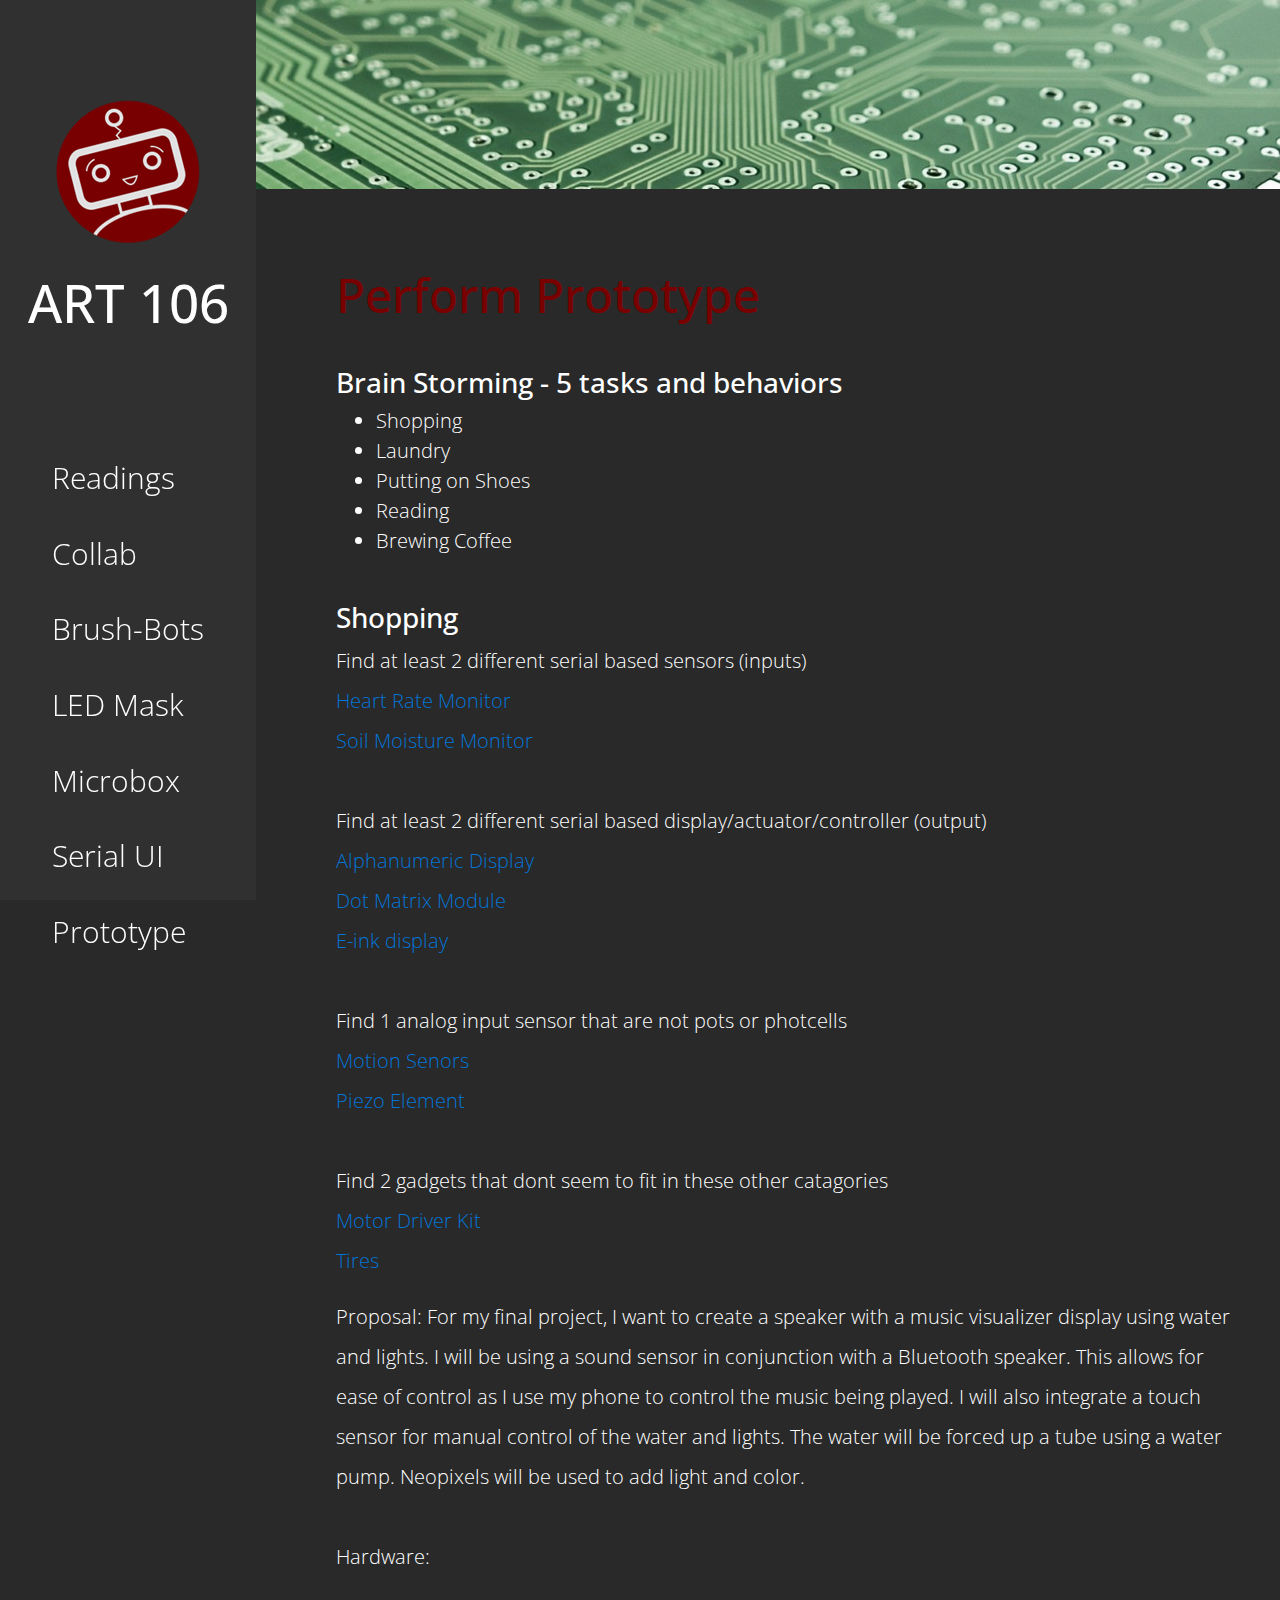
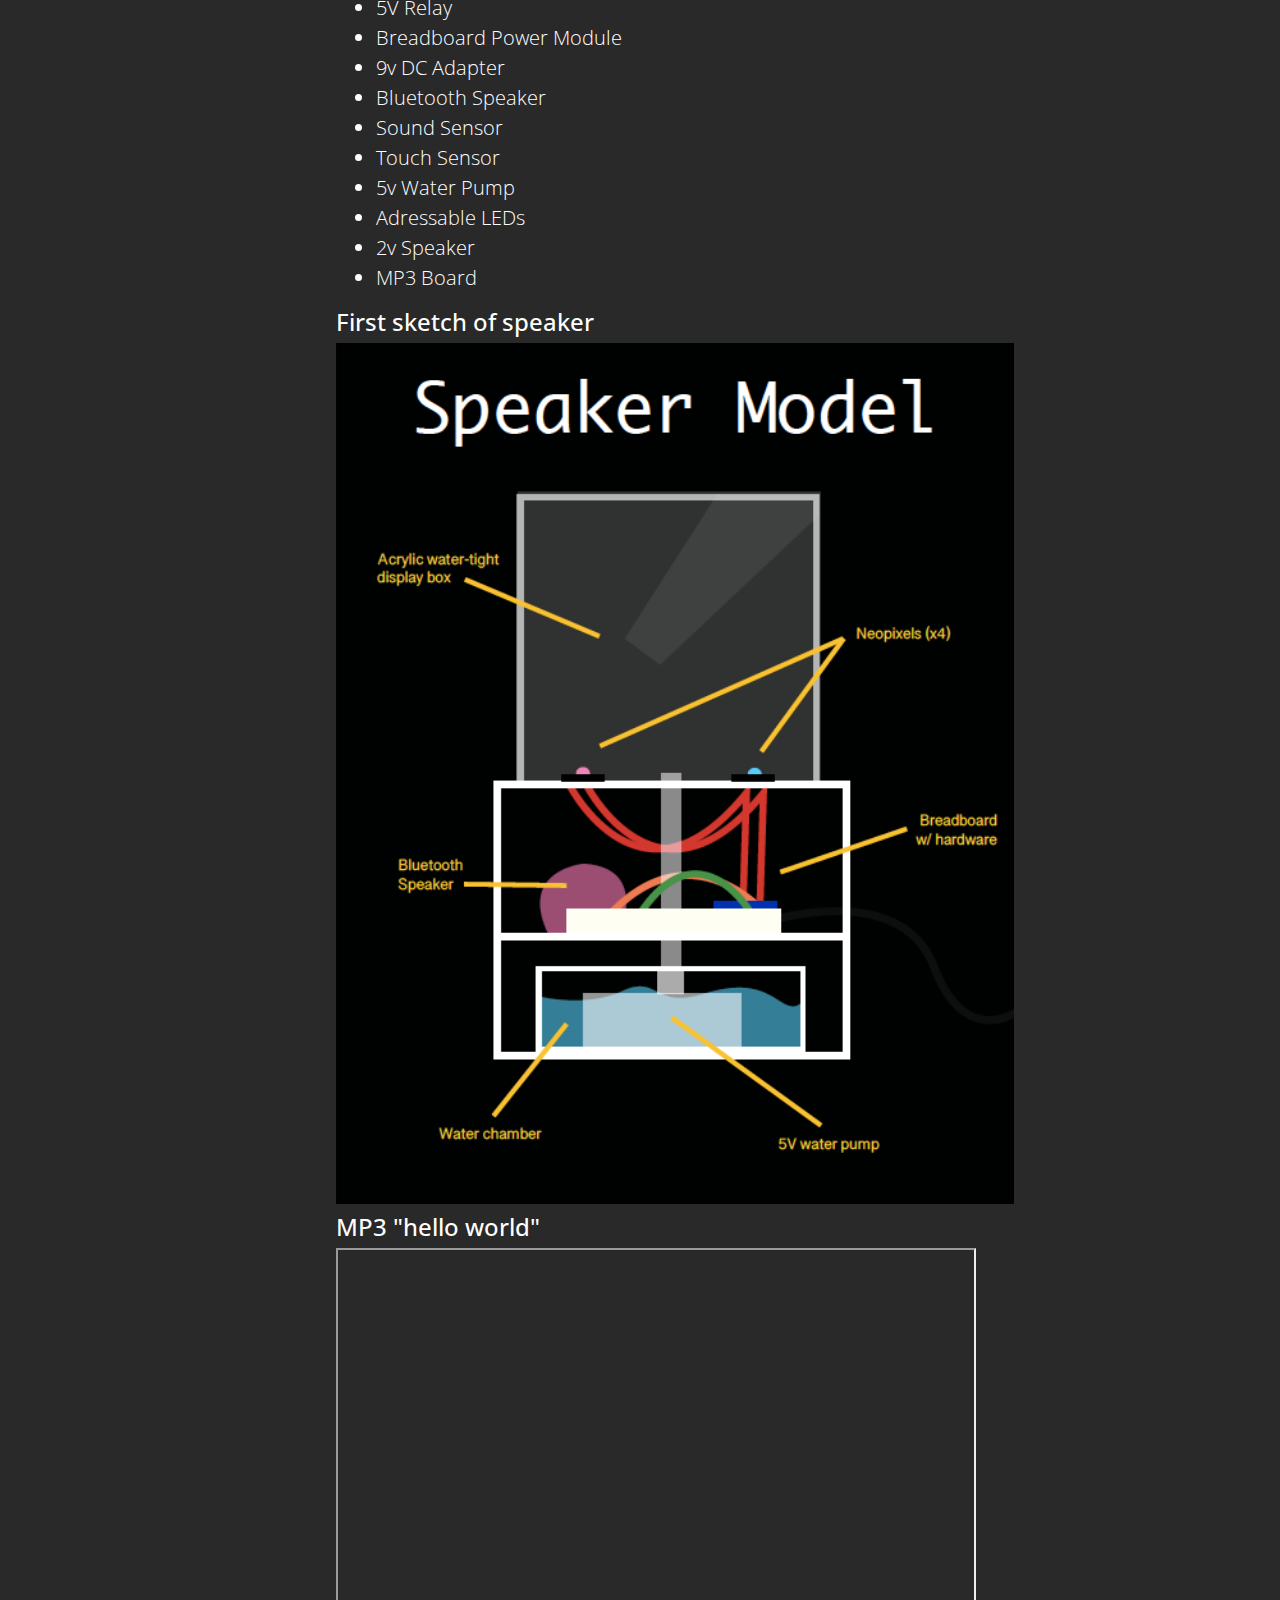
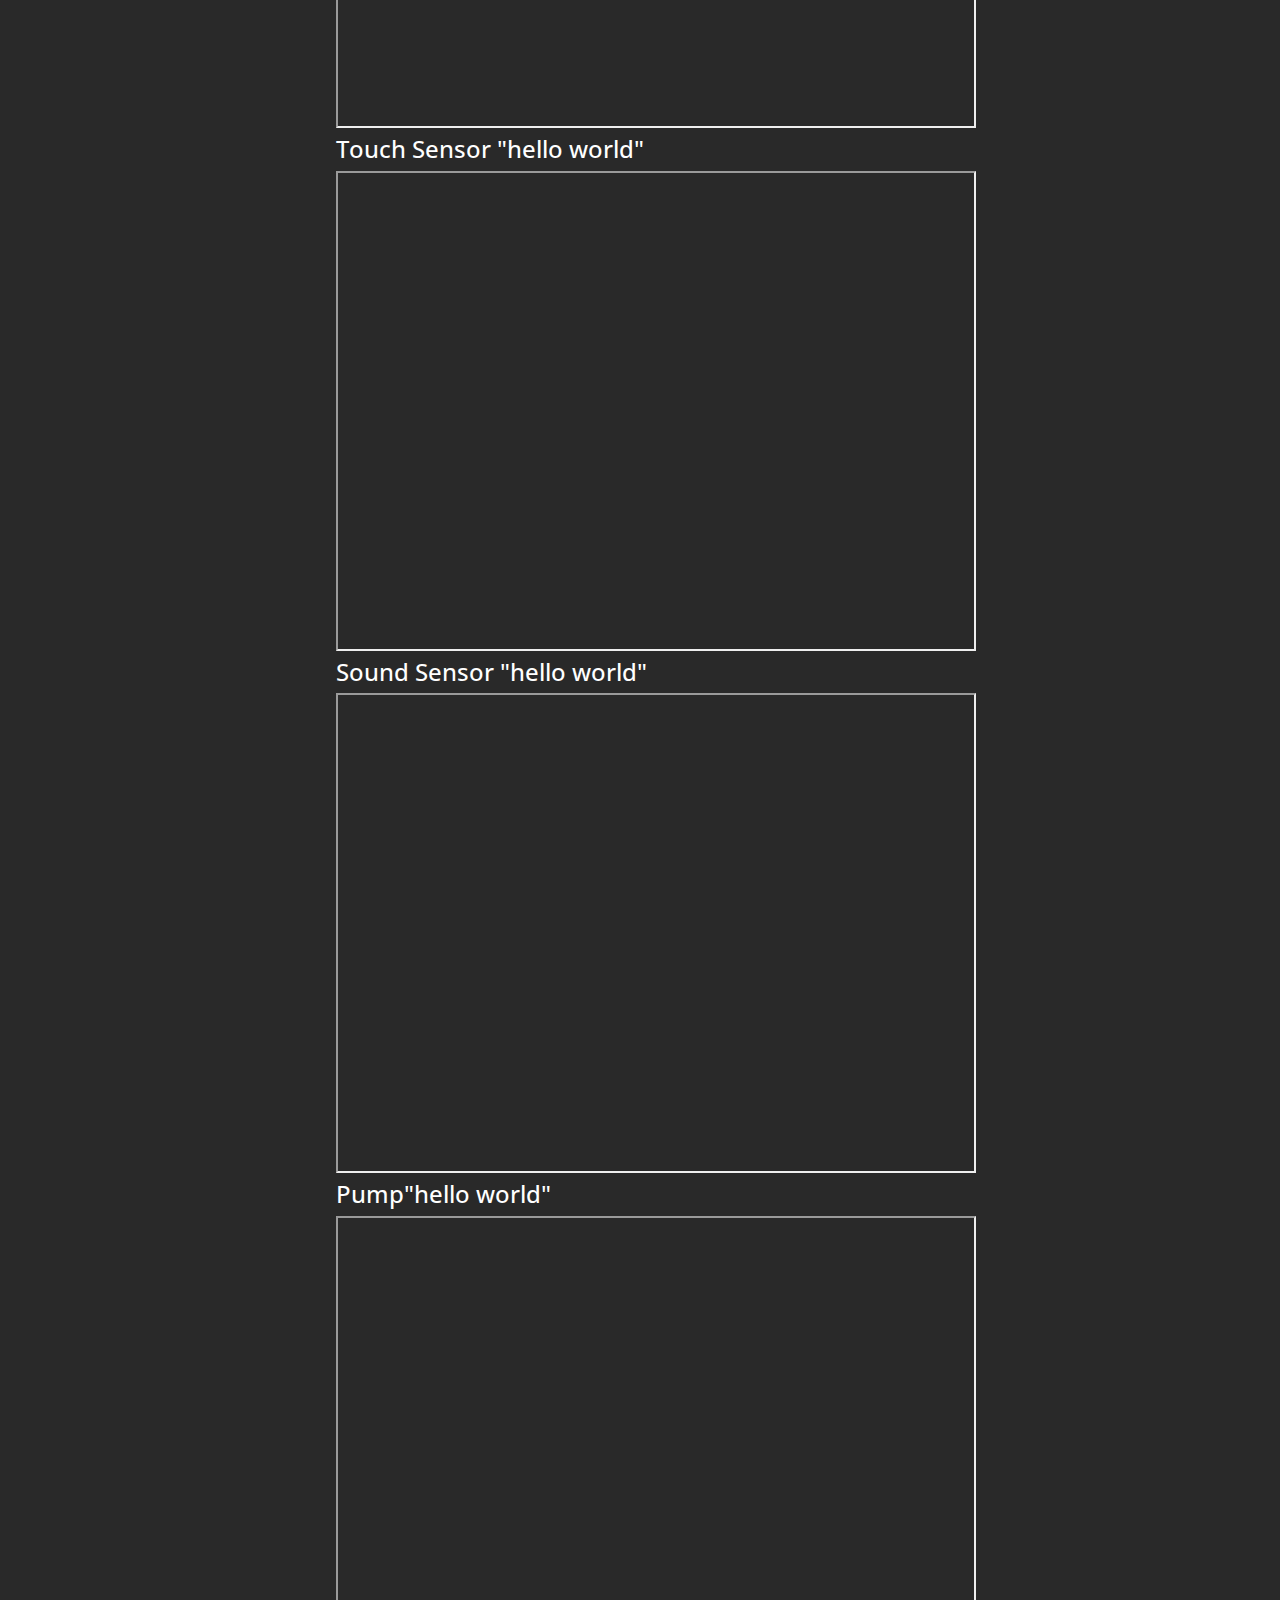
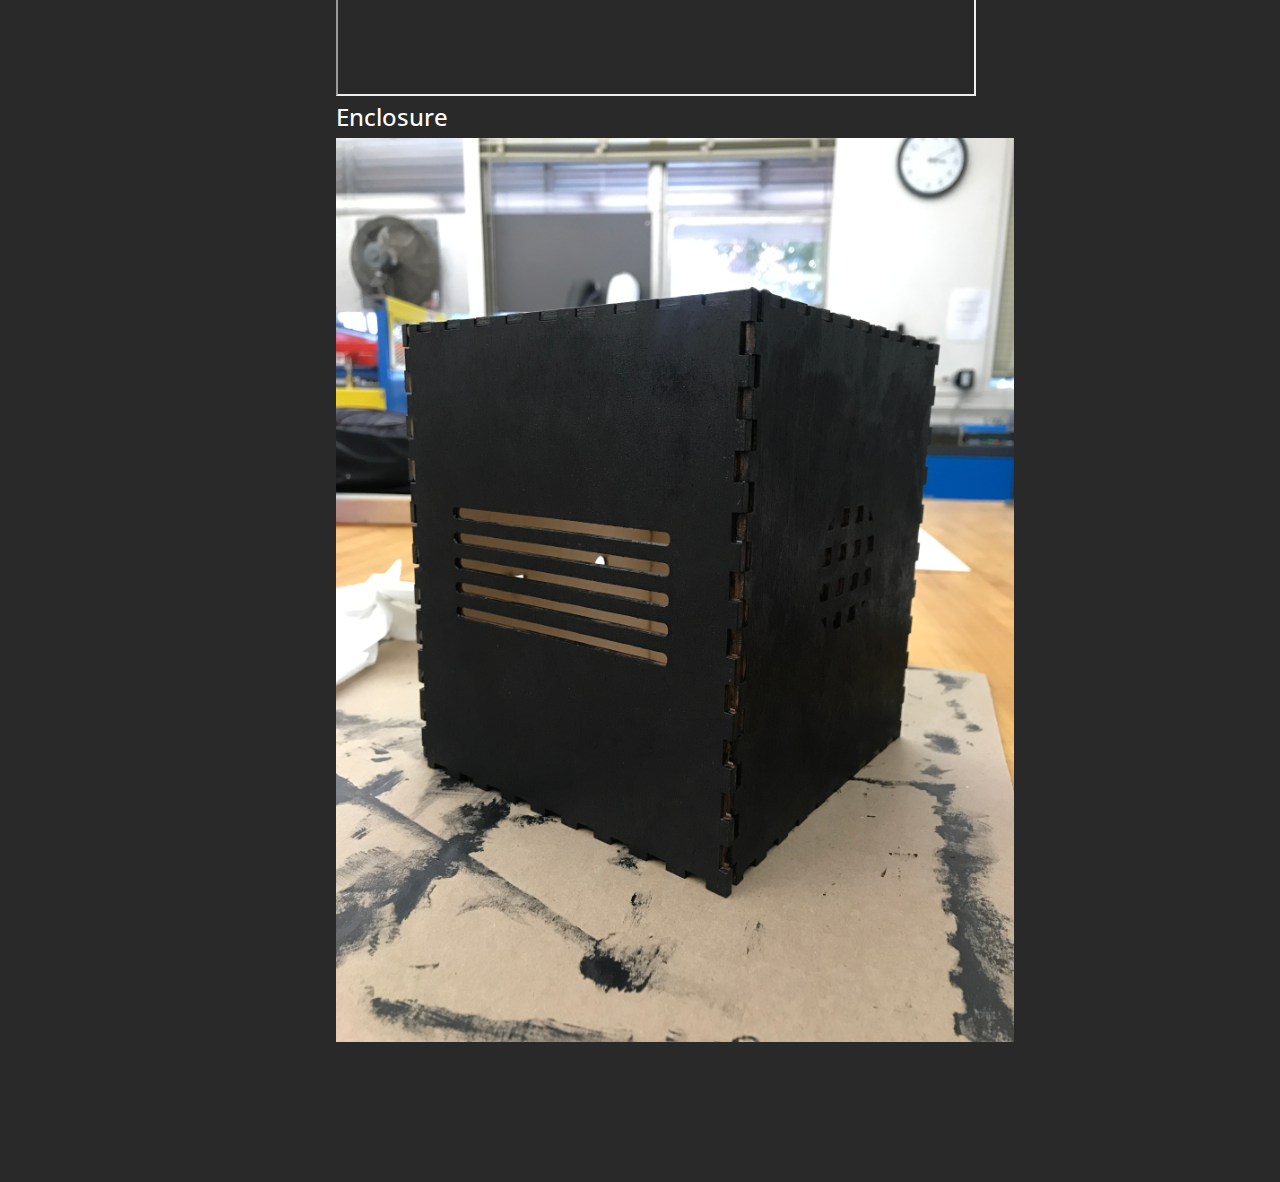
==== prototype.html @ a4458746 "initial commit" ====
<!DOCTYPE html>
<html>
<head>
    <meta charset="utf-8">
    <meta http-equiv="X-UA-Compatible" content="IE=edge">
    <meta name="viewport" content="width=device-width, initial-scale=1">

    <title>Patty Ngo - ART 106</title>
    <link rel="icon" type="image/png" href="img/roblogo.png">
<!--
Neaty HTML Template
http://www.templatemo.com/tm-501-neaty
-->
    <!-- load stylesheets -->
    <link rel="stylesheet" href="https://fonts.googleapis.com/css?family=Open+Sans:300,400">  <!-- Google web font "Open Sans" -->
    <link rel="stylesheet" href="css/bootstrap.min.css">                                      <!-- Bootstrap style -->
    <link rel="stylesheet" href="css/magnific-popup.css">                                <!-- Magnific pop up style, http://dimsemenov.com/plugins/magnific-popup/ -->
    <link rel="stylesheet" href="css/templatemo-style.css">                                   <!-- Templatemo style -->

    <!-- HTML5 shim and Respond.js for IE8 support of HTML5 elements and media queries -->
    <!-- WARNING: Respond.js doesn't work if you view the page via file:// -->
        <!--[if lt IE 9]>
          <script src="https://oss.maxcdn.com/html5shiv/3.7.2/html5shiv.min.js"></script>
          <script src="https://oss.maxcdn.com/respond/1.4.2/respond.min.js"></script>
          <![endif]-->
</head>
    <body>
        <div class="container">
            <div class="row">
                <div class="tm-left-right-container">
                    <!-- Left column: logo and menu -->
                    <div class="tm-blue-bg tm-left-column">
                        <div class="tm-logo-div text-xs-center">
                            <a href="index.html"><img src="img/roblogo.png" alt="Logo"></a>
                            <h1 class="tm-site-name">ART 106</h1>
                        </div>
                        <nav class="nav-pos">
                          <ul class="tm-main-nav-ul">
                            <li class="tm-nav-item">
                                <a href="reading1.html" class="tm-nav-item-link" >Readings</a>
                            </li>
                            <li class="tm-nav-item">
                                <a href="collab.html" class="tm-nav-item-link" >Collab</a>
                            </li>
                            <li class="tm-nav-item">
                                <a href="brushbots.html" class="tm-nav-item-link">Brush-Bots</a>
                            </li>
                            <li class="tm-nav-item">
                                <a href="mask.html" class="tm-nav-item-link">LED Mask</a>
                            </li>
                            <li class="tm-nav-item">
                                <a href="microbox.html" class="tm-nav-item-link">Microbox</a>
                            </li>
                            <li class="tm-nav-item">
                                <a href="serial.html" class="tm-nav-item-link">Serial UI</a>
                            </li>
                            <li class="tm-nav-item">
                                <a href="prototype.html" class="tm-nav-item-link">Prototype</a>
                            </li>
                          </ul>
                        </nav>
                    </div> <!-- Left column: logo and menu -->

                    <!-- Right column: content -->
                    <div class="tm-right-column">
                        <figure>
                            <img src="img/header.jpg" alt="Header image" class="img-fluid">
                        </figure>

                        <div class="tm-content-div">
                            <!-- Welcome section -->
                            <section id="welcome" class="tm-section">
                                <header>
                                    <h2 class="tm-blue-text tm-welcome-title tm-margin-b-45">Perform Prototype</h2>
                                </header>
                                <h3>Brain Storming - 5 tasks and behaviors</h3>
                                <ul>
                                  <li>Shopping</li>
                                  <li>Laundry</li>
                                  <li>Putting on Shoes</li>
                                  <li>Reading</li>
                                  <li>Brewing Coffee</li>
                                </ul><br>

                                <h3>Shopping</h3>
                                <p>Find at least 2 different serial based sensors (inputs)<br>
                                <a href="https://www.sparkfun.com/products/15219" >Heart Rate Monitor</a><br>
                                <a href="https://www.sparkfun.com/products/13322"> Soil Moisture Monitor </a><br><br>

                                Find at least 2 different serial based display/actuator/controller (output)<br>
                                <a href="https://www.sparkfun.com/products/16917 ">Alphanumeric Display</a><br>
                                <a href="https://www.amazon.com/HiLetgo-MAX7219-Arduino-Microcontroller-Display/dp/B07FFV537V/ref=sr_1_10?dchild=1&keywords=Alphanumeric+Display&qid=1635851604&qsid=132-6258087-6805806&sr=8-10&sres=B00XW2NCR6%2CB008X89U5C%2CB00NAY2VH8%2CB01FYW4MFC%2CB00XW2O4YQ%2CB07G8DZ632%2CB08MPTND1V%2CB00XW2L6SS%2CB07FFV537V%2CB08GQ383CX%2CB0177XQE7K%2CB008G1DJ9Y%2CB08R56MZ26%2CB08WJJTPV2%2CB08N6N8L5Q%2CB00LOPLLJ4%2CB07YDB56K4%2CB07W5KC65S%2CB015953YV2%2CB00HJ6AFW6">Dot Matrix Module </a><br>
                                <a href="https://www.adafruit.com/product/4778">E-ink display </a> <br><br>

                                Find 1 analog input sensor that are not pots or photcells<br>
                                <a href="https://www.amazon.com/HiLetgo-Detector-Pyroelectric-Infrared-Sensitivity/dp/B07VLFL5VP/ref=sr_1_5?crid=4RQGI9OVSN7&dchild=1&keywords=arduino+sensors&qid=1635851829&qsid=132-6258087-6805806&sprefix=auduino+sensors%2Caps%2C133&sr=8-5&sres=B01MG49ZQ5%2CB012ZZ4LPM%2CB07VLFL5VP%2CB01N5910XS%2CB07VZQLXKC%2CB015J2M8MG%2CB01N1FKS4L%2CB087Z3K6P5%2CB07VLDSYRW%2CB08465WPF6%2CB07THDH7Y4%2CB07NSGY7B3%2CB07H3P1NRM%2CB07KBWVJMP%2CB01HTC4XKY%2CB084SMYXDY">Motion Senors </a><br>
                                <a href="https://www.sparkfun.com/products/10293">Piezo Element</a> <br><br>

                                Find 2 gadgets that dont seem to fit in these other catagories<br>
                                <a href="https://www.sparkfun.com/products/18625"> Motor Driver Kit </a> <br>
                                <a href="https://www.amazon.com/Plastic-Wheel-Motor-Shaft-Arduino/dp/B07P9Z4T2K/ref=sr_1_8?dchild=1&keywords=arduino+car&qid=1635851471&qsid=132-6258087-6805806&refinements=p_72%3A1248963011%2Cp_36%3A1253560011&rnid=386491011&s=toys-and-games&sr=1-8&sres=B083K4RKBP%2CB01LYZDP9U%2CB01KZKOIZC%2CB07R13MLJD%2CB07P9Z4T2K%2CB076GZT5MB%2CB07L2SF3R4%2CB01N7KJIW4%2CB07GRXMZQ1%2CB01N9MS3UZ%2CB07G3YQL1R%2CB07DNXBFQN%2CB08RCLZ4CC%2CB086D5M65M%2CB098JS2ZLF%2CB089K64FZX%2CB08BZJSNZQ%2CB08M67Q3TB%2CB086ZGTLZB%2CB072V529YD">Tires</a>
                                </p>

                                <!-- begin speaker info -->
                                <p>Proposal: For my final project, I want to create a
                                speaker with a music visualizer display
                                using water and lights. I will be using a
                                sound sensor in conjunction with a Bluetooth
                                speaker. This allows for ease of
                                control as I use my phone to control the
                                music being played. I will also integrate
                                a touch sensor for manual control of the
                                water and lights. The water will be forced
                                up a tube using a water pump. Neopixels
                                will be used to add light and color.<br><br>
                                Hardware:
                                <ul>
                                  <li>5V Relay</li>
                                  <li>Breadboard Power Module</li>
                                  <li>9v DC Adapter</li>
                                  <li>Bluetooth Speaker</li>
                                  <li>Sound Sensor</li>
                                  <li>Touch Sensor</li>
                                  <li>5v Water Pump</li>
                                  <li>Adressable LEDs</li>
                                  <li>2v Speaker</li>
                                  <li>MP3 Board</li>
                                </ul>
                                <h4>First sketch of speaker</h4>
                                <img src="img/spkrmodel.png" class="tm-img-container-2">
                                <br>

                                <h4>MP3 "hello world"</h4>
                                <iframe src="https://drive.google.com/file/d/1yyJH6orDQdQhr63JLUm68no9aEN9Y3XV/preview" width="640" height="480" allow="autoplay"></iframe>
                                <br>
                                <h4>Touch Sensor "hello world"</h4>
                                <iframe src="https://drive.google.com/file/d/1jrGeoRB12DmoshOIAghaJUyy6GdpYjXU/preview" width="640" height="480" allow="autoplay"></iframe>
                                <h4>Sound Sensor "hello world"</h4>
                                <iframe src="https://drive.google.com/file/d/1ELGiC4kgpNNiYEGL3NJlD85cb06aZCPz/preview" width="640" height="480" allow="autoplay"></iframe>
                                <br>
                                <h4>Pump"hello world"</h4>
                                <iframe src="https://drive.google.com/file/d/1rdEuKTB7o3MbrLl5T9FD0UFRP0P8dwRc/preview" width="640" height="480" allow="autoplay"></iframe>
                                <br>

                                <h4>Enclosure</h4>
                                <img src="img/enclosure.JPG" class="tm-img-container-2">
                                <br>

                                </p>
                            </section>



                        </div>

                    </div> <!-- Right column: content -->
                </div>
            </div> <!-- row -->
        </div> <!-- container -->

        <!-- load JS files -->
        <script src="js/jquery-1.11.3.min.js"></script>             <!-- jQuery (https://jquery.com/download/) -->
        <script src="js/jquery.magnific-popup.min.js"></script>     <!-- Magnific pop-up (http://dimsemenov.com/plugins/magnific-popup/) -->
        <script src="js/jquery.singlePageNav.min.js"></script>      <!-- Single Page Nav (https://github.com/ChrisWojcik/single-page-nav) -->
        <script>

            $(document).ready(function(){

                // Single page nav
                $('.tm-main-nav').singlePageNav({
                    'currentClass' : "active",
                    offset : 20
                });

                // Magnific pop up
                $('.tm-gallery-1').magnificPopup({
                  delegate: 'a', // child items selector, by clicking on it popup will open
                  type: 'image',
                  gallery: {enabled:true}
                  // other options
                });

                $('.tm-gallery-2').magnificPopup({
                  delegate: 'a', // child items selector, by clicking on it popup will open
                  type: 'image',
                  gallery: {enabled:true}
                  // other options
                });

                $('.tm-gallery-3').magnificPopup({
                  delegate: 'a', // child items selector, by clicking on it popup will open
                  type: 'image',
                  gallery: {enabled:true}
                  // other options
                });

                $('.tm-current-year').text(new Date().getFullYear());
            });
        </script>
</body>
</html>
---- css/templatemo-style.css ----
/*

Neaty HTML Template

http://www.templatemo.com/tm-501-neaty

*/
body {
	font-family: 'Open Sans', Helvetica, Arial, sans-serif;
	font-size: 20px;
	font-weight: 300;
	overflow-x: hidden;
	background-color: #292929;
}

a, button { transition: all 0.3s ease; }
a:hover,
a:focus {
	text-decoration: none;
	outline: none;
}

.row { display: block; }
.tm-left-right-container { width: 100%; }

.tm-blue-bg {
	background-color: #303030;
	color: white;
}

.tm-blue-text {	color: #790000; }
.tm-blue-bg a {	color: white; }

.tm-site-name {
	font-size: 4rem;
	margin-top: 20px;
}

.tm-logo-div {
	padding-top: 40px;
	padding-bottom: 40px;
}

.tm-main-nav { display: none; }

.tm-main-nav-ul {
	display: inline-block;
	padding-left: 0;
}

.tm-section { margin-bottom: 60px; color: white;}
.tm-welcome-title {	font-size: 2.4rem; }
.tm-section-title {	font-size: 2.2rem; }
.tm-content-div { padding: 40px; }
.tm-margin-b-45 { margin-bottom: 45px; }
.tm-margin-b-30 { margin-bottom: 30px; }
p { line-height: 2; }

.tm-button {
	background-color: #006599;
	border: none;
	color: white;
	cursor: pointer;
	display: inline-block;
	font-size: 1.4rem;
	padding: 18px 35px;
}

.tm-button-wide { padding: 18px 40px; }

.tm-button:hover,
.tm-button:active,
.tm-button:focus {
	background-color: #2790c6;
	color: white;
}

.tm-nav-item:hover a,
.tm-nav-item:active a,
.tm-nav-item:focus a,
.tm-nav-item-link {
	color: #790000;
}

.nav-pos{
	justify-content: center;
	display: flex;
}

.tm-about-img-container { margin-top: 50px; }

.tm-gallery-container {
	overflow: auto;
	margin-left: -5px;
	margin-right: -5px;
}

.tm-img-container {	float: left; }

.tm-img-container-1,
.tm-img-container-2,
.tm-img-container-3 {
	margin-bottom: 10px;
	width: 50%;
}

.tm-img-tn {
	padding-left: 5px;
	padding-right: 5px;
}

.tm-img-tn {
	display: block;
	margin: 0 auto;
}

.tm-contact-right { margin-top: 40px; }

.form-control {
	border-color: #0a6697;
	border-radius: 0;
	color: #4286ab;
	font-family: 'Open Sans', Helvetica, Arial, sans-serif;
	font-size: 1.3rem;
}

input::-webkit-input-placeholder,
textarea::-webkit-input-placeholder {
	color: #4286ab !important;
}

input:-moz-placeholder,
textarea:-moz-placeholder { /* Firefox 18- */
	color: #4286ab !important;
}

input::-moz-placeholder,
textarea::-moz-placeholder {  /* Firefox 19+ */
	color: #4286ab !important;
}

input:-ms-input-placeholder,
textarea:-ms-input-placeholder {
	color: #4286ab !important;
}

.tm-contact-right {	padding-left: 15px; }
.tm-copyright-p { margin-bottom: 0; }


/* Media Queries */
@media (min-width: 576px) {
	.container { width: 100%; }
	.tm-site-name { margin-top: 35px; }
	.tm-welcome-title { font-size: 3rem; }
	.tm-img-container-1 { width: 20%; }
	.tm-img-container-2 { width: 33.3334%; }
	.tm-img-container-3 { width: 25%; }
}

@media (min-width: 768px) {
	.tm-about-img-container { margin-top: 0; }
}

@media (min-width: 992px) {
	.tm-main-nav {
		display: flex;
		justify-content: center;
	}

	.tm-left-column {
		position: fixed;
		height: 100%;
	}

	.container { width: 100%; }
	.tm-left-column { width: 20%; }

	.tm-right-column {
		float: right;
		width: 80%;
	}

	.tm-nav-item {
		cursor: pointer;
		font-size: 1.5rem;
		list-style: none;
		padding: 15px 30px;
		transition: all 0.3s ease;
	}

	.tm-site-name {
	    font-size: 3.3rem;
	    margin-top: 30px;
	}

	.tm-logo-div {
	    padding-top: 50px;
	    padding-bottom: 50px;
	}

	.tm-section { margin-bottom: 100px; background-color: #292929; color:white;}

	.tm-content-div { padding: 80px 40px 30px 80px;	background-color: #292929}

	.tm-img-container-1 {
		margin-bottom: 10px;
		width: 33.3334%;
	}

	.tm-img-container-2 {
		margin-bottom: 10px;
		width: 50%;
	}

	.tm-img-container-3 {
		margin-bottom: 10px;
		width: 33.3333%;
	}

	.tm-contact-right { margin-top: 0; }
}

@media (min-width: 1200px) {
	.container { width: 100%; }
	.tm-button-wide { padding: 18px 68px; }
	.tm-img-container-1 { width: 20%; }
	.tm-img-container-2 { width: 75%; }
	.tm-img-container-3 { width: 25%; }
	.tm-contact-right { padding-left: 42px; }
}

@media (min-width: 1500px) {
	.container { width: 100%; }
	p { margin-bottom: 30px; }

	.tm-gallery-container {
		overflow: auto;
		margin-left: -10px;
		margin-right: -10px;
	}

	.tm-img-tn {
		padding-left: 10px;
		padding-right: 10px;
	}
}

@media (min-width: 1800px) {
	.container,
	.tm-left-right-container {
	    width: 100%;
	}

	p { margin-bottom: 36px; }

	.tm-gallery-container {
		overflow: auto;
		margin-left: -10px;
		margin-right: -10px;
	}

	.tm-img-container-1 { width: 20%; }

	.tm-img-tn {
		padding-left: 10px;
		padding-right: 10px;
	}
}

@media (max-height: 860px) {
	.tm-logo-div {
	    padding-top: 45px;
	    padding-bottom: 20px;
	}

	.tm-nav-item { font-size: 1.4rem; }

	.tm-site-name {
		font-size: 2.4rem;
		margin-top: 10px;
	}
}

@media (min-height: 859px) {
	.tm-logo-div {
	    padding-top: 100px;
	    padding-bottom: 100px;
	}

	.tm-nav-item { font-size: 1.9rem; }
}
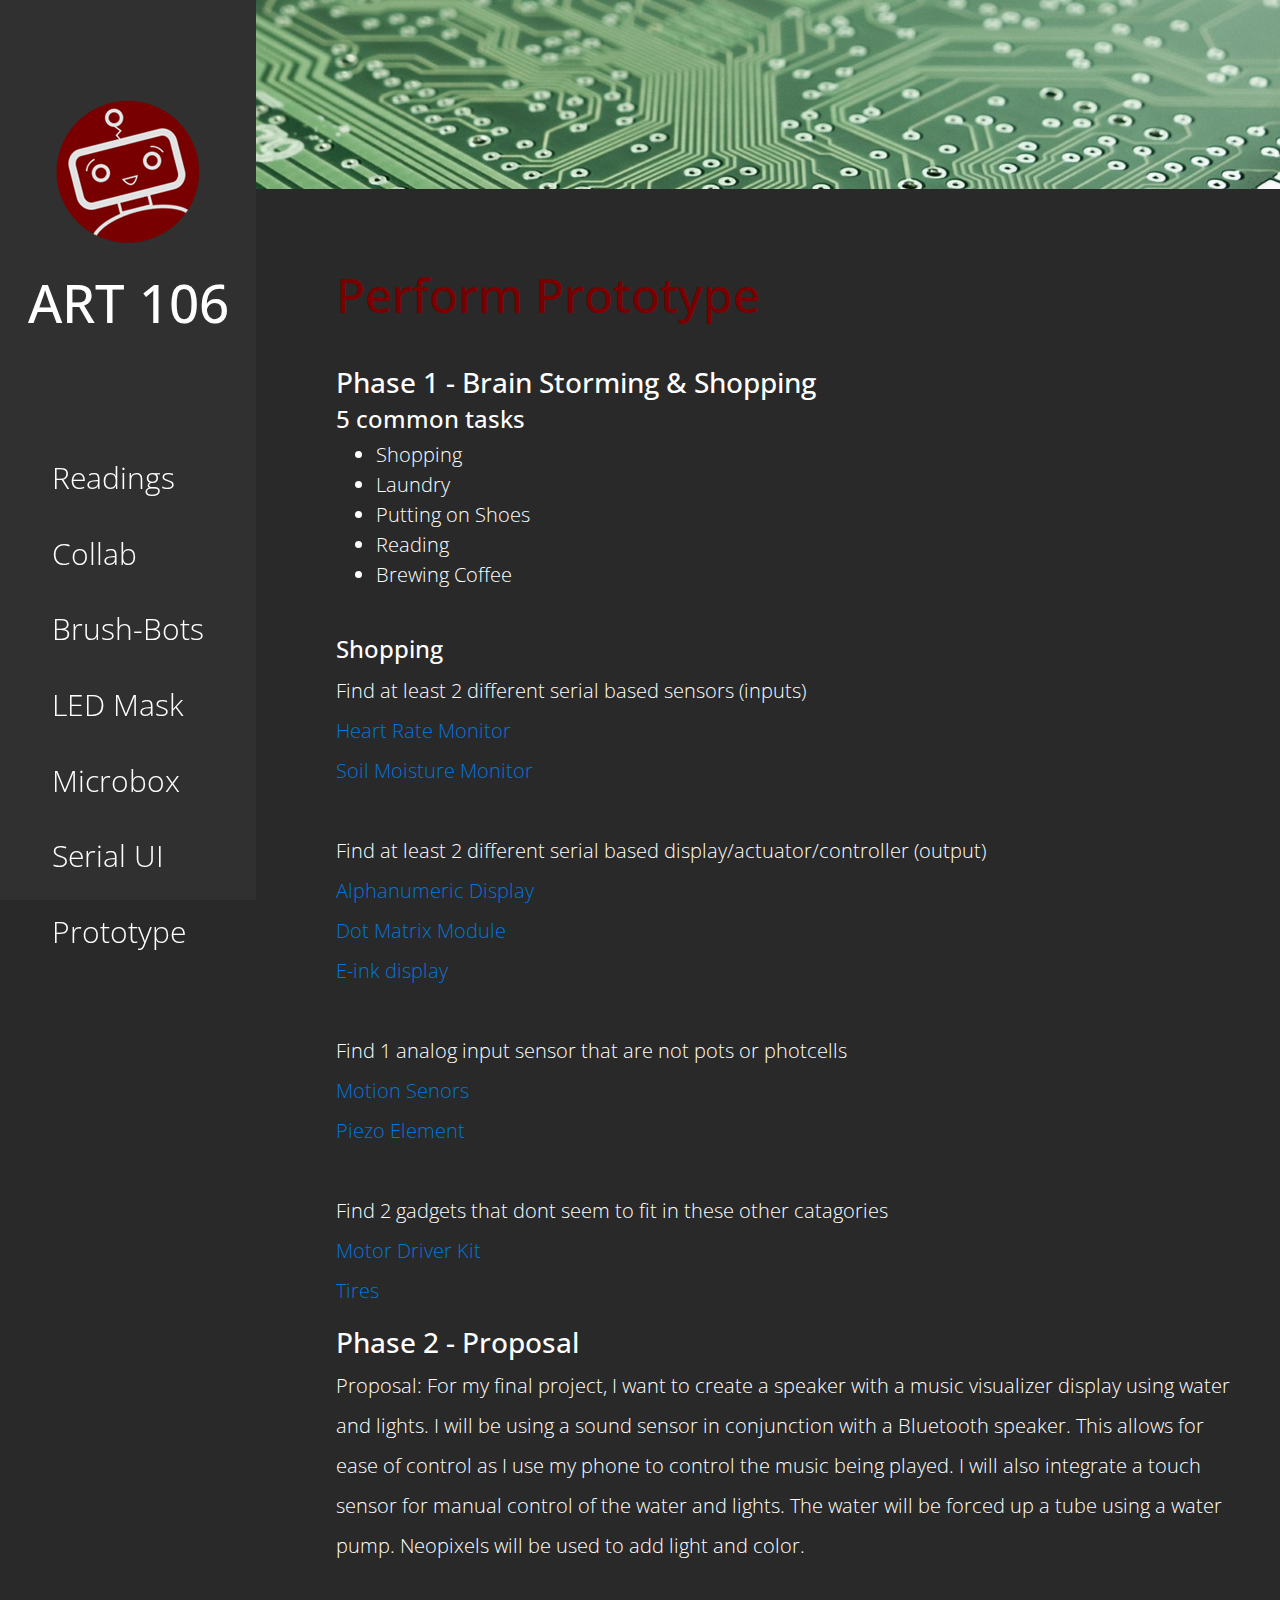
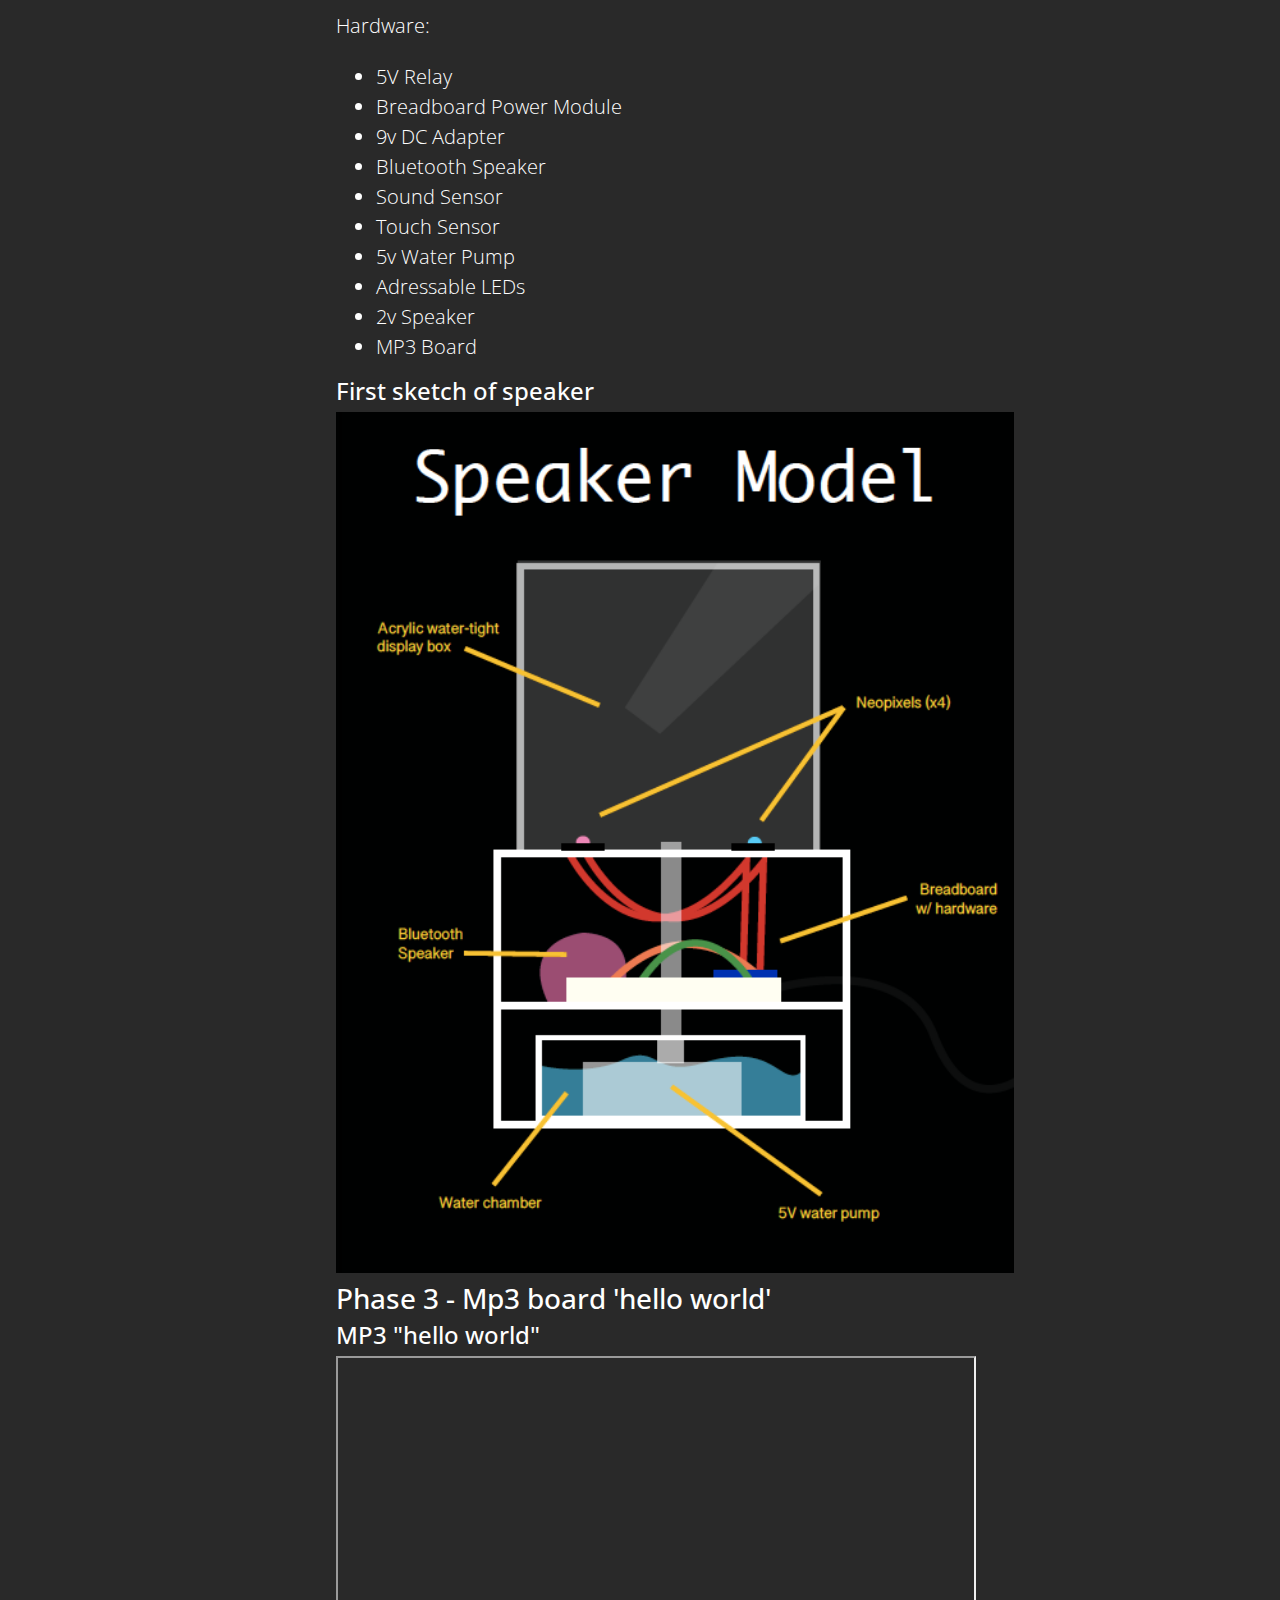
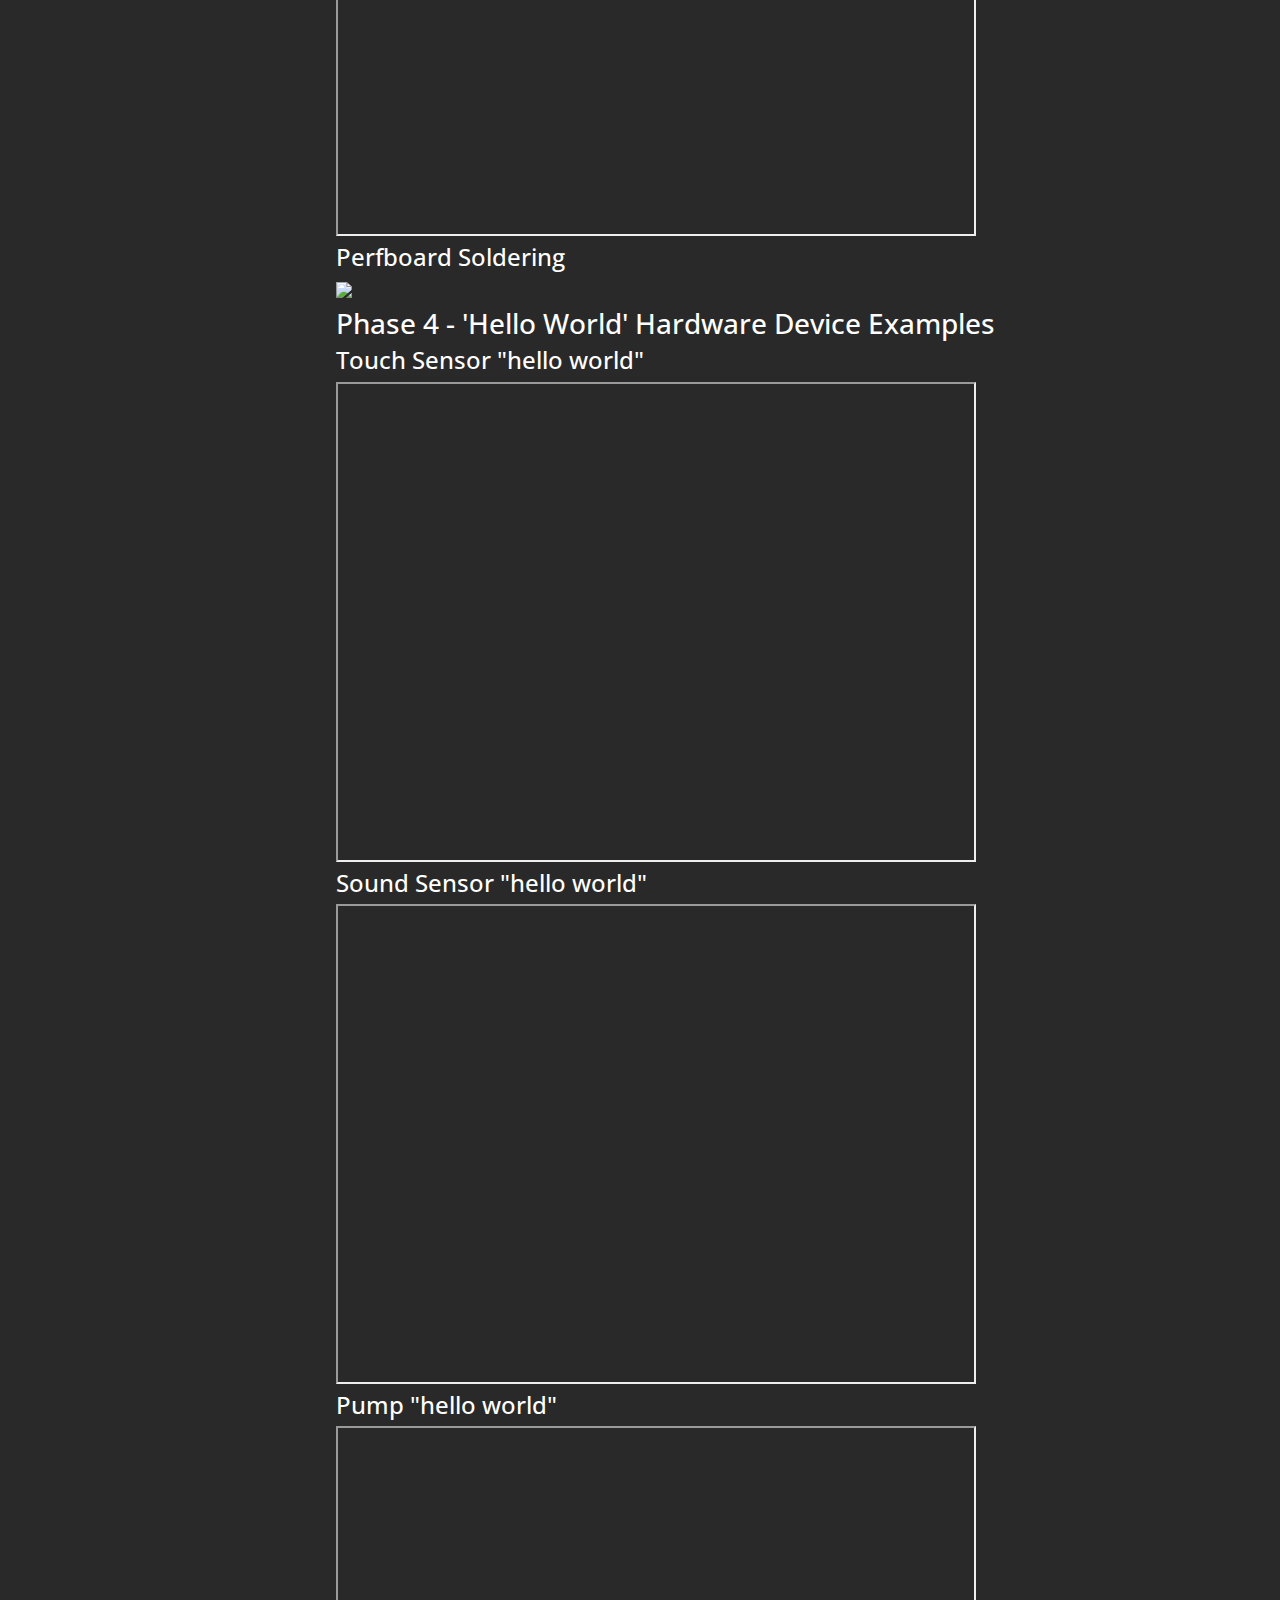
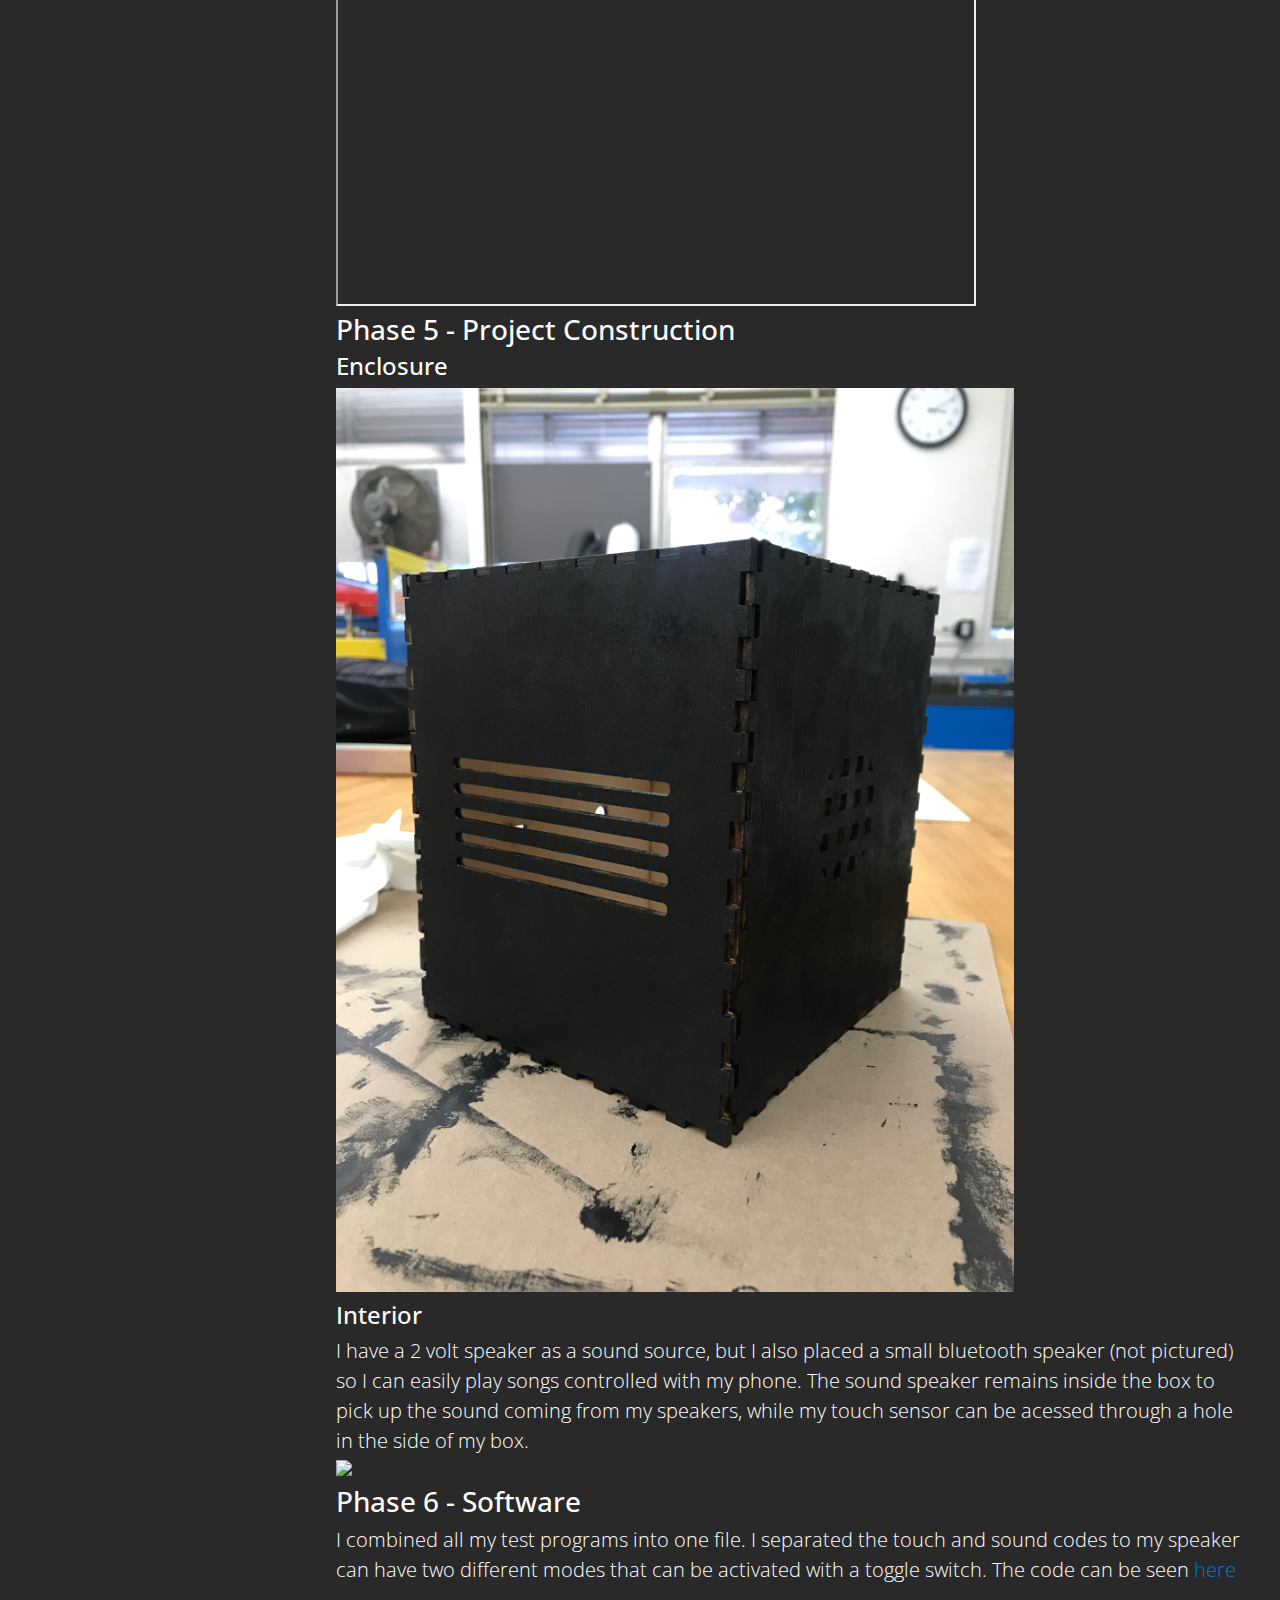
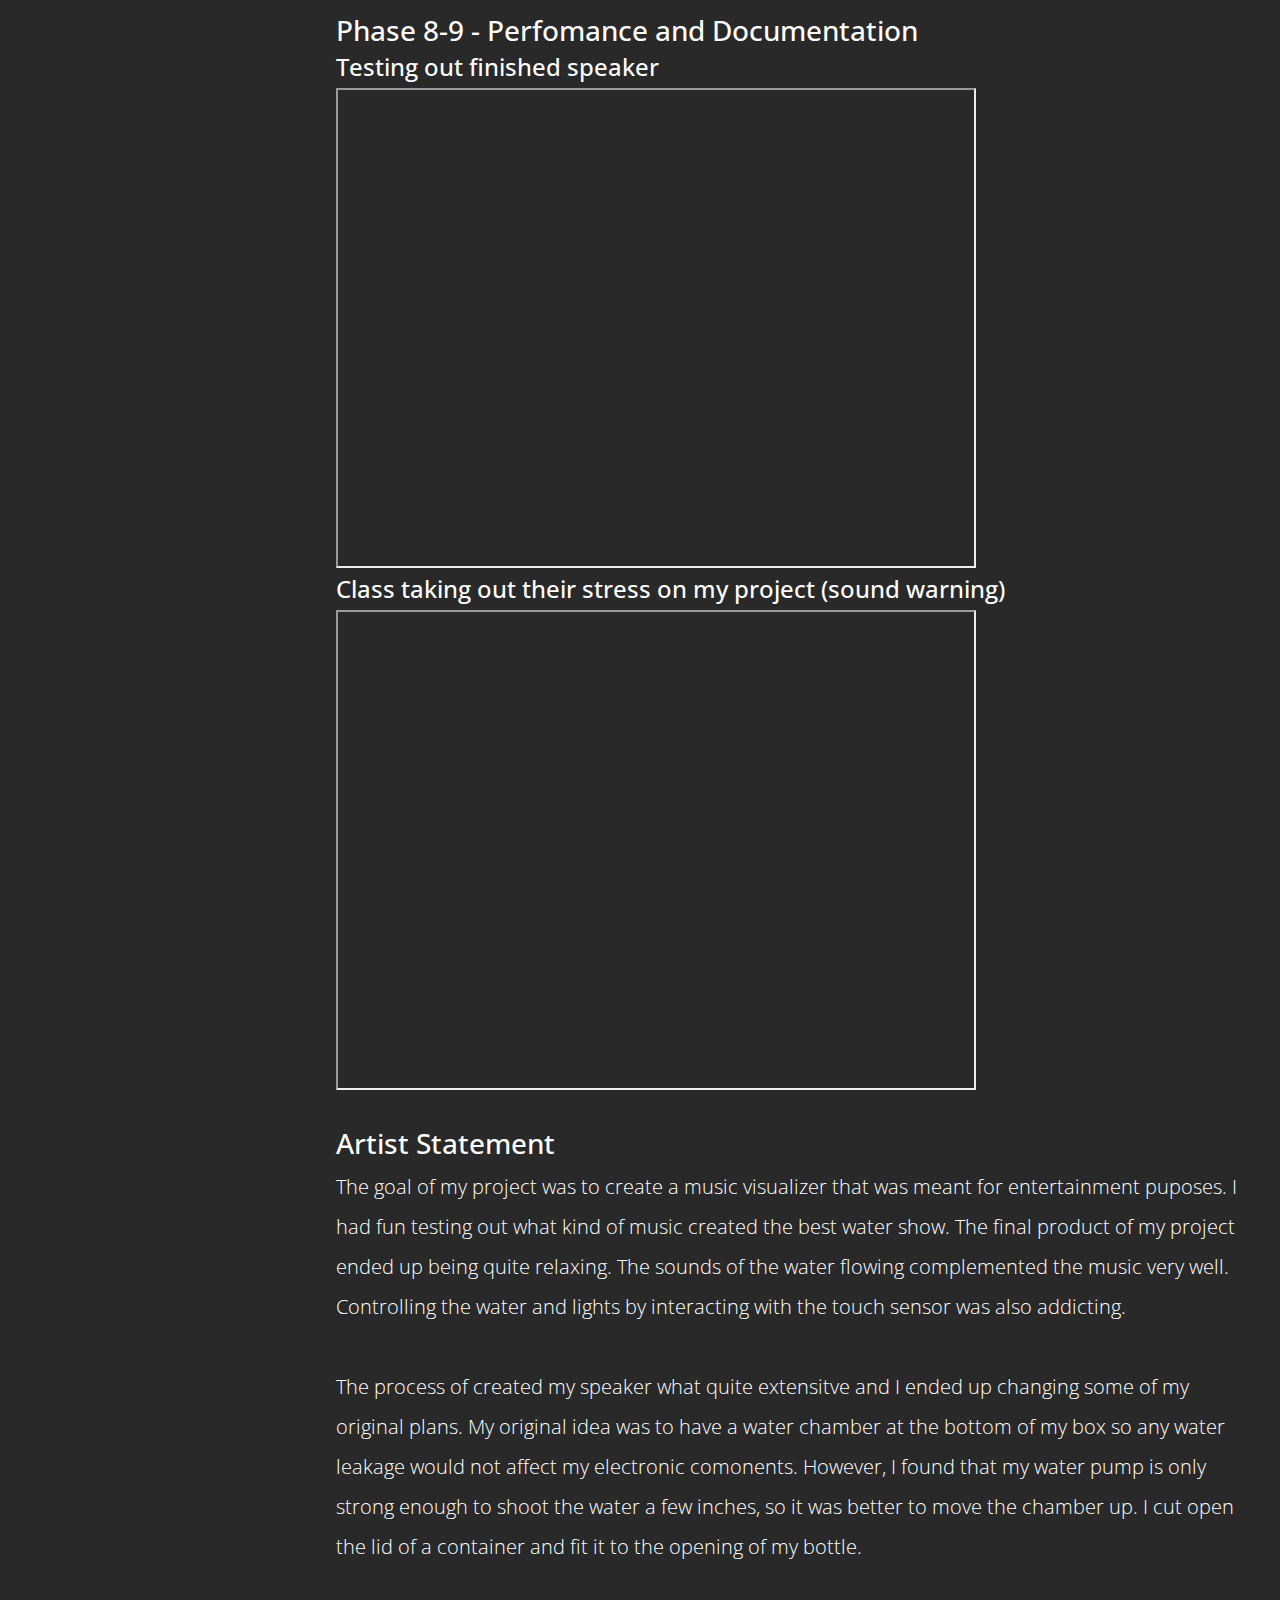
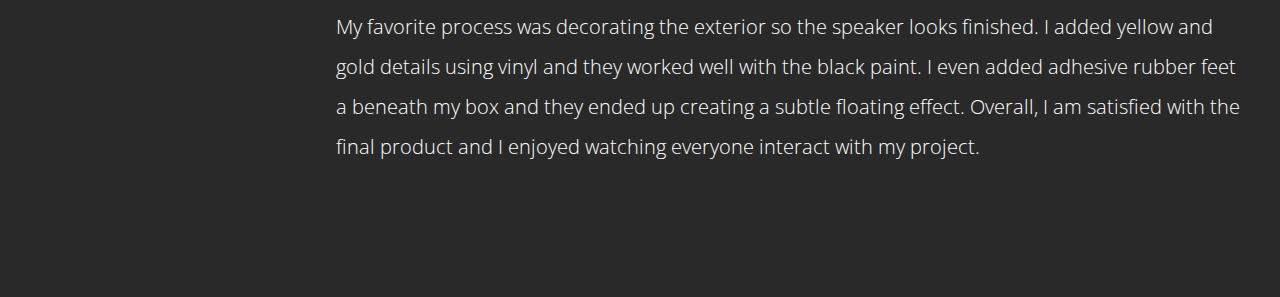
==== commit 5100d755: "commit new files" ====
--- a/prototype.html
+++ b/prototype.html
@@ -73,7 +73,8 @@
                                 <header>
                                     <h2 class="tm-blue-text tm-welcome-title tm-margin-b-45">Perform Prototype</h2>
                                 </header>
-                                <h3>Brain Storming - 5 tasks and behaviors</h3>
+                                <h3>Phase 1 - Brain Storming & Shopping</h3>
+                                <h4>5 common tasks</h4>
                                 <ul>
                                   <li>Shopping</li>
                                   <li>Laundry</li>
@@ -82,7 +83,7 @@
                                   <li>Brewing Coffee</li>
                                 </ul><br>
 
-                                <h3>Shopping</h3>
+                                <h4>Shopping</h4>
                                 <p>Find at least 2 different serial based sensors (inputs)<br>
                                 <a href="https://www.sparkfun.com/products/15219" >Heart Rate Monitor</a><br>
                                 <a href="https://www.sparkfun.com/products/13322"> Soil Moisture Monitor </a><br><br>
@@ -102,6 +103,7 @@
                                 </p>
 
                                 <!-- begin speaker info -->
+                                <h3>Phase 2 - Proposal</h3>
                                 <p>Proposal: For my final project, I want to create a
                                 speaker with a music visualizer display
                                 using water and lights. I will be using a
@@ -130,21 +132,49 @@
                                 <img src="img/spkrmodel.png" class="tm-img-container-2">
                                 <br>
 
+                                <h3>Phase 3 - Mp3 board 'hello world'</h3>
                                 <h4>MP3 "hello world"</h4>
                                 <iframe src="https://drive.google.com/file/d/1yyJH6orDQdQhr63JLUm68no9aEN9Y3XV/preview" width="640" height="480" allow="autoplay"></iframe>
-                                <br>
+                                <h4>Perfboard Soldering</h4>
+                                <img src="img/perf.jpg" class="tm-img-container-2">
+                                <br>
+
+                                <h3>Phase 4 - 'Hello World' Hardware Device Examples</h3>
                                 <h4>Touch Sensor "hello world"</h4>
                                 <iframe src="https://drive.google.com/file/d/1jrGeoRB12DmoshOIAghaJUyy6GdpYjXU/preview" width="640" height="480" allow="autoplay"></iframe>
                                 <h4>Sound Sensor "hello world"</h4>
                                 <iframe src="https://drive.google.com/file/d/1ELGiC4kgpNNiYEGL3NJlD85cb06aZCPz/preview" width="640" height="480" allow="autoplay"></iframe>
                                 <br>
-                                <h4>Pump"hello world"</h4>
+                                <h4>Pump "hello world"</h4>
                                 <iframe src="https://drive.google.com/file/d/1rdEuKTB7o3MbrLl5T9FD0UFRP0P8dwRc/preview" width="640" height="480" allow="autoplay"></iframe>
                                 <br>
 
+                                <h3>Phase 5 - Project Construction</h3>
                                 <h4>Enclosure</h4>
                                 <img src="img/enclosure.JPG" class="tm-img-container-2">
-                                <br>
+                                <h4>Interior</h4>
+                                I have a 2 volt speaker as a sound source, but I also placed a small bluetooth speaker (not pictured) so I can easily play songs controlled with my phone. The sound speaker remains inside the box to pick up the sound coming from my speakers, while my touch sensor can be acessed through a hole in the side of my box.<br>
+                                <img src="img/interior.JPG" class="tm-img-container-2">
+                                <br>
+
+                                <h3>Phase 6 - Software</h3>
+                                I combined all my test programs into one file. I separated the touch and sound codes to my speaker can have two different modes that can be activated with a toggle switch. The code can be seen <a href="neo_button_touch_sound.ino">here</a><br><br>
+
+                                <h3>Phase 8-9 - Perfomance and Documentation</h3>
+                                <h4>Testing out finished speaker</h4>
+                                <iframe src="https://drive.google.com/file/d/1sJGG6dVQGNzcC00sA2jRi4OC2-si_nK_/preview" width="640" height="480" allow="autoplay"></iframe>
+                                <h4>Class taking out their stress on my project (sound warning)</h4>
+                                <iframe src="https://drive.google.com/file/d/1JJJNM8kbwyMVUGUj15fsWokDk7W9aT90/preview" width="640" height="480" allow="autoplay"></iframe>
+                                <br><br>
+                                <h3>Artist Statement</h3>
+                                <p>
+                                  The goal of my project was to create a music visualizer that was meant for entertainment puposes. I had fun testing out what kind of music created the best water show. The final product of my project ended up being quite relaxing. The sounds of the water flowing complemented the music very well. Controlling the water and lights by interacting with the touch sensor was also addicting.<br><br>
+
+                                  The process of created my speaker what quite extensitve and I ended up changing some of my original plans. My original idea was to have a water chamber at the bottom of my box so any water leakage would not affect my electronic comonents. However, I found that my water pump is only strong enough to shoot the water a few inches, so it was better to move the chamber up. I cut open the lid of a container and fit it to the opening of my bottle.<br><br>
+
+                                  My favorite process was decorating the exterior so the speaker looks finished. I added yellow and gold details using vinyl and they worked well with the black paint. I even added adhesive rubber feet a beneath my box and they ended up creating a subtle floating effect. Overall, I am satisfied with the final product and I enjoyed watching everyone interact with my project.
+
+                                </p>
 
                                 </p>
                             </section>
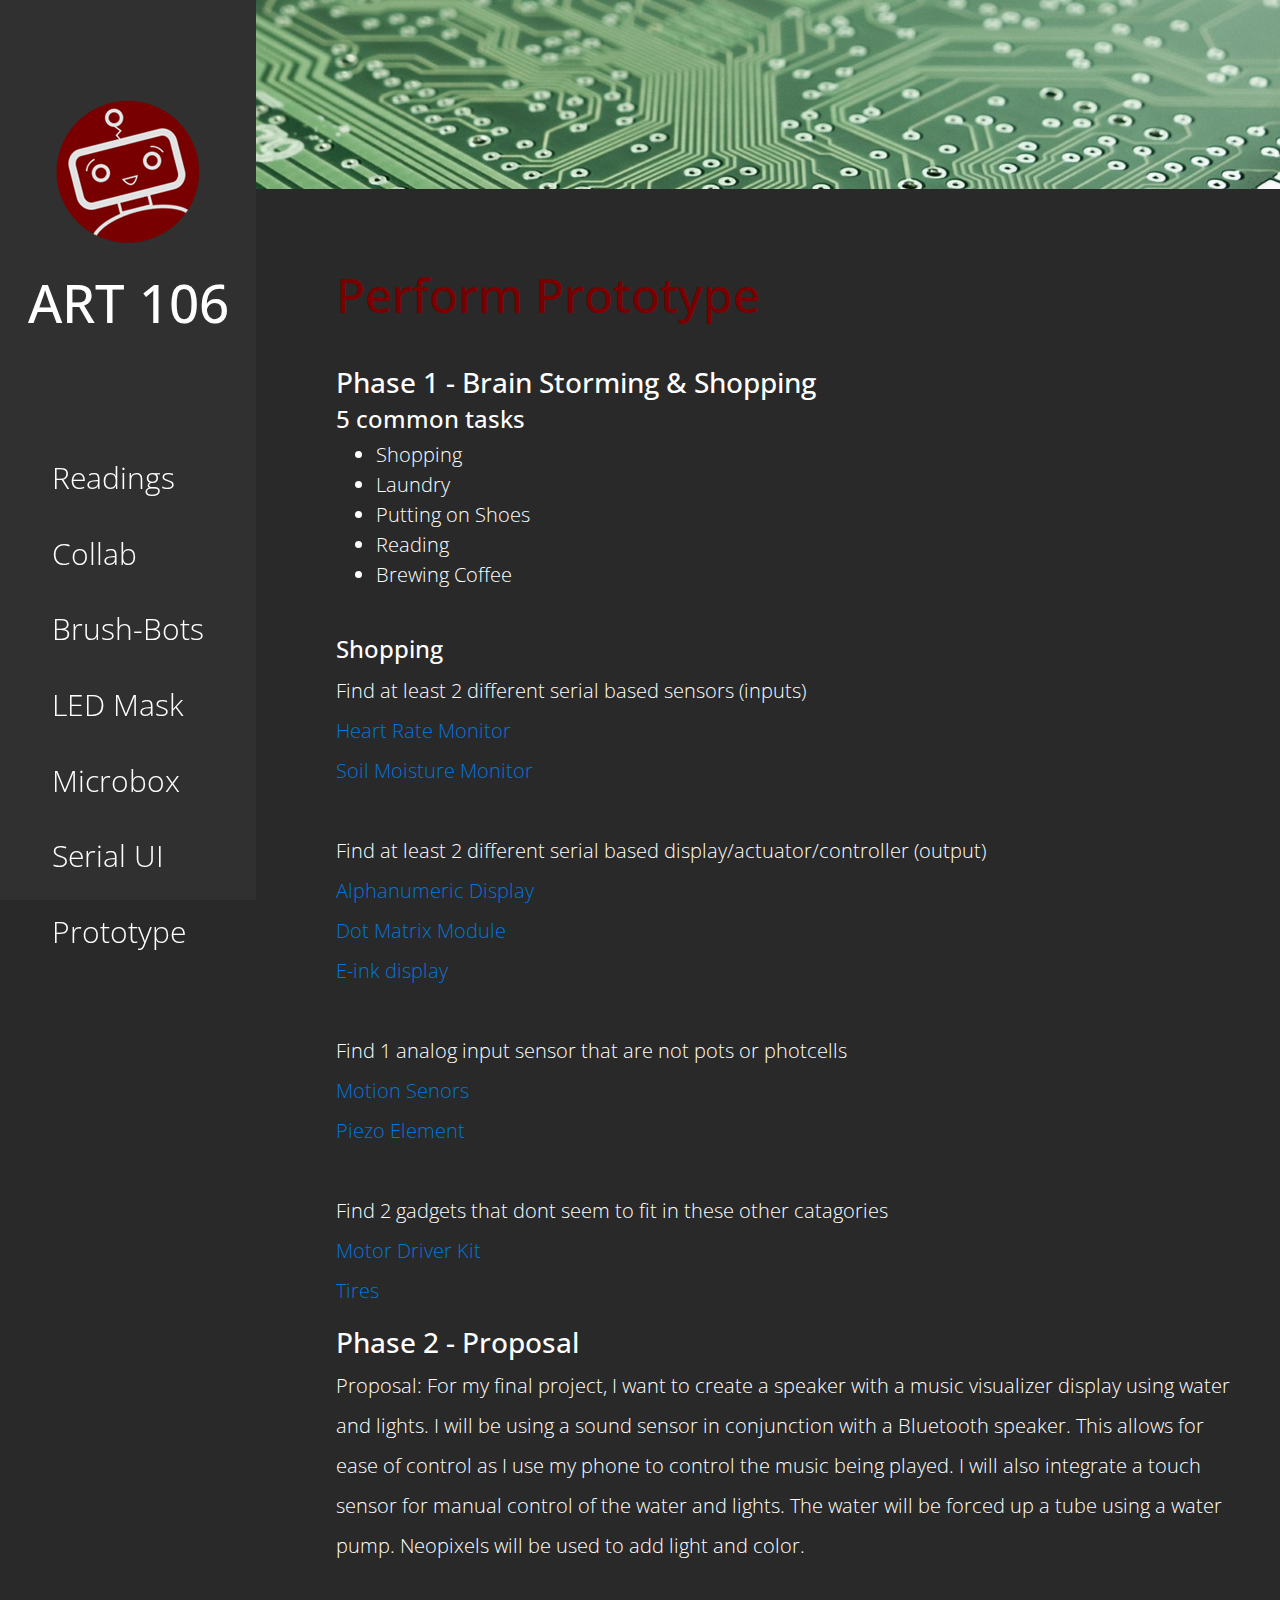
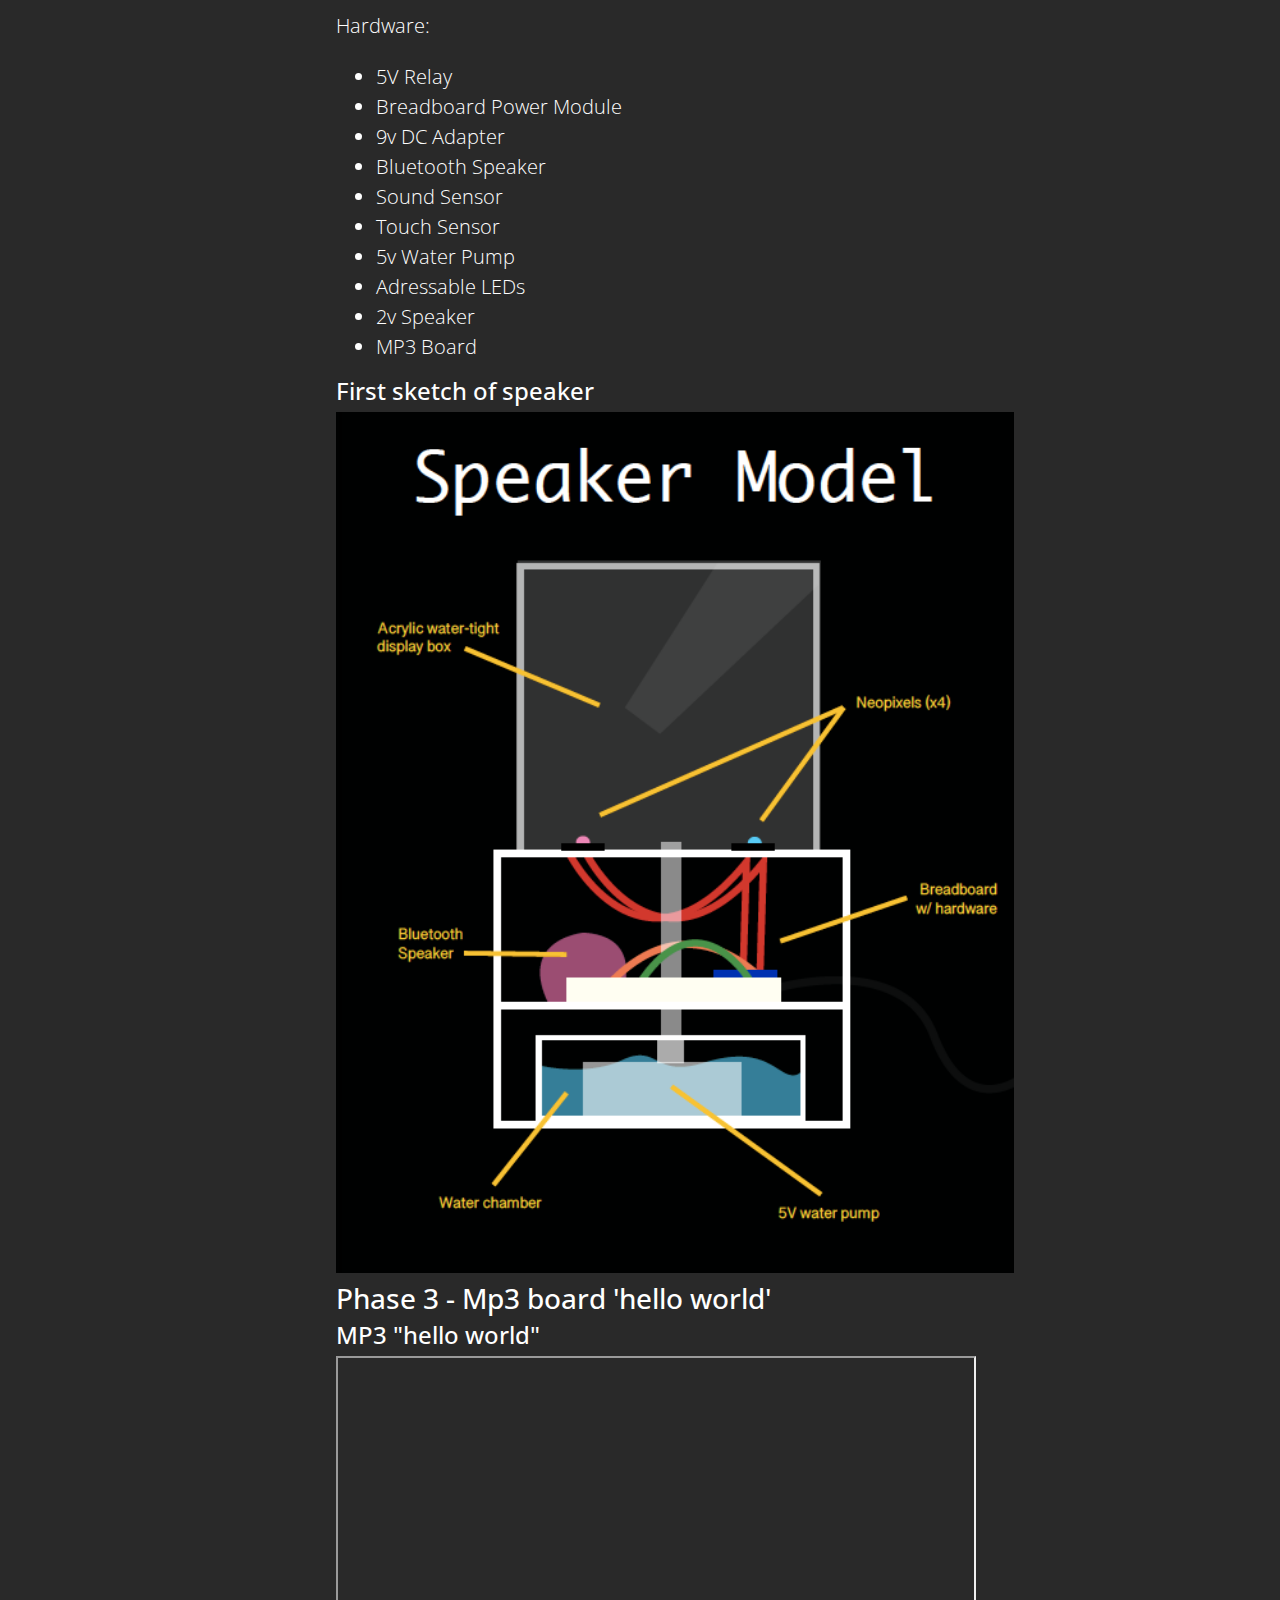
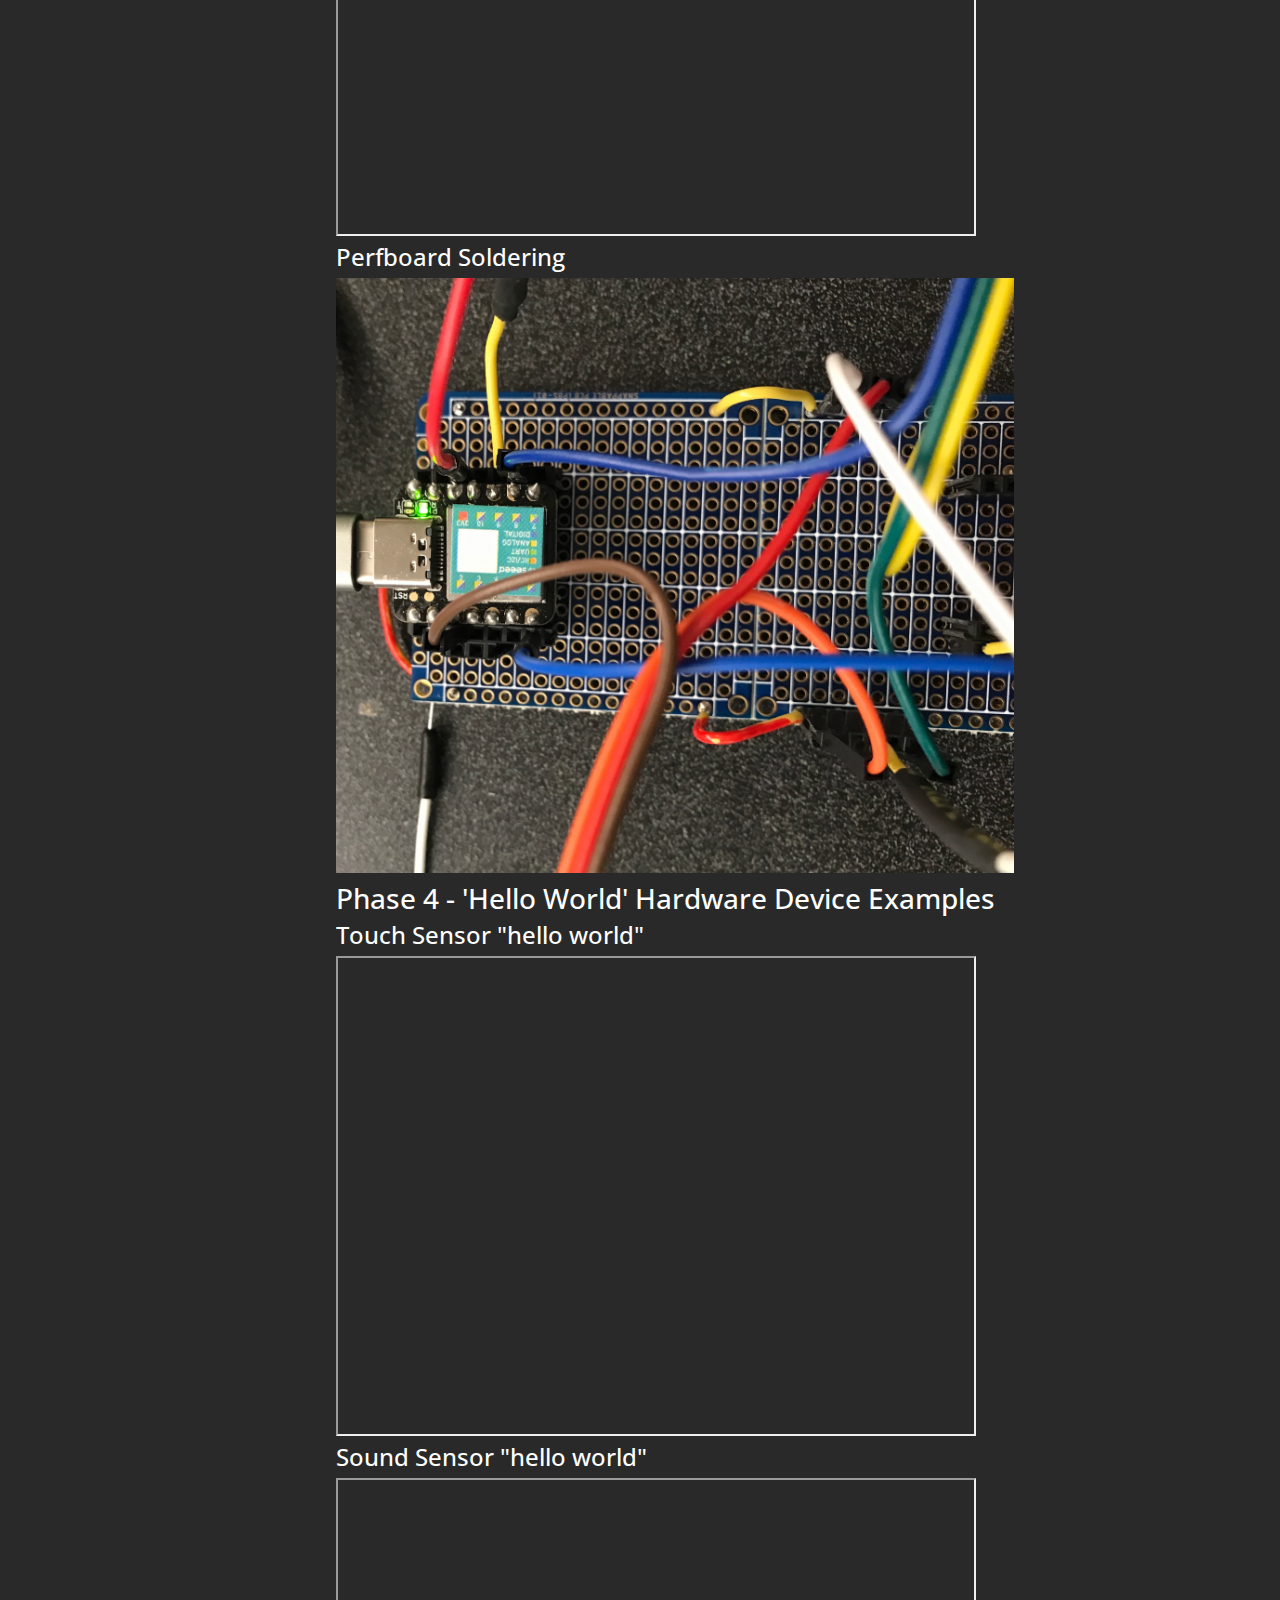
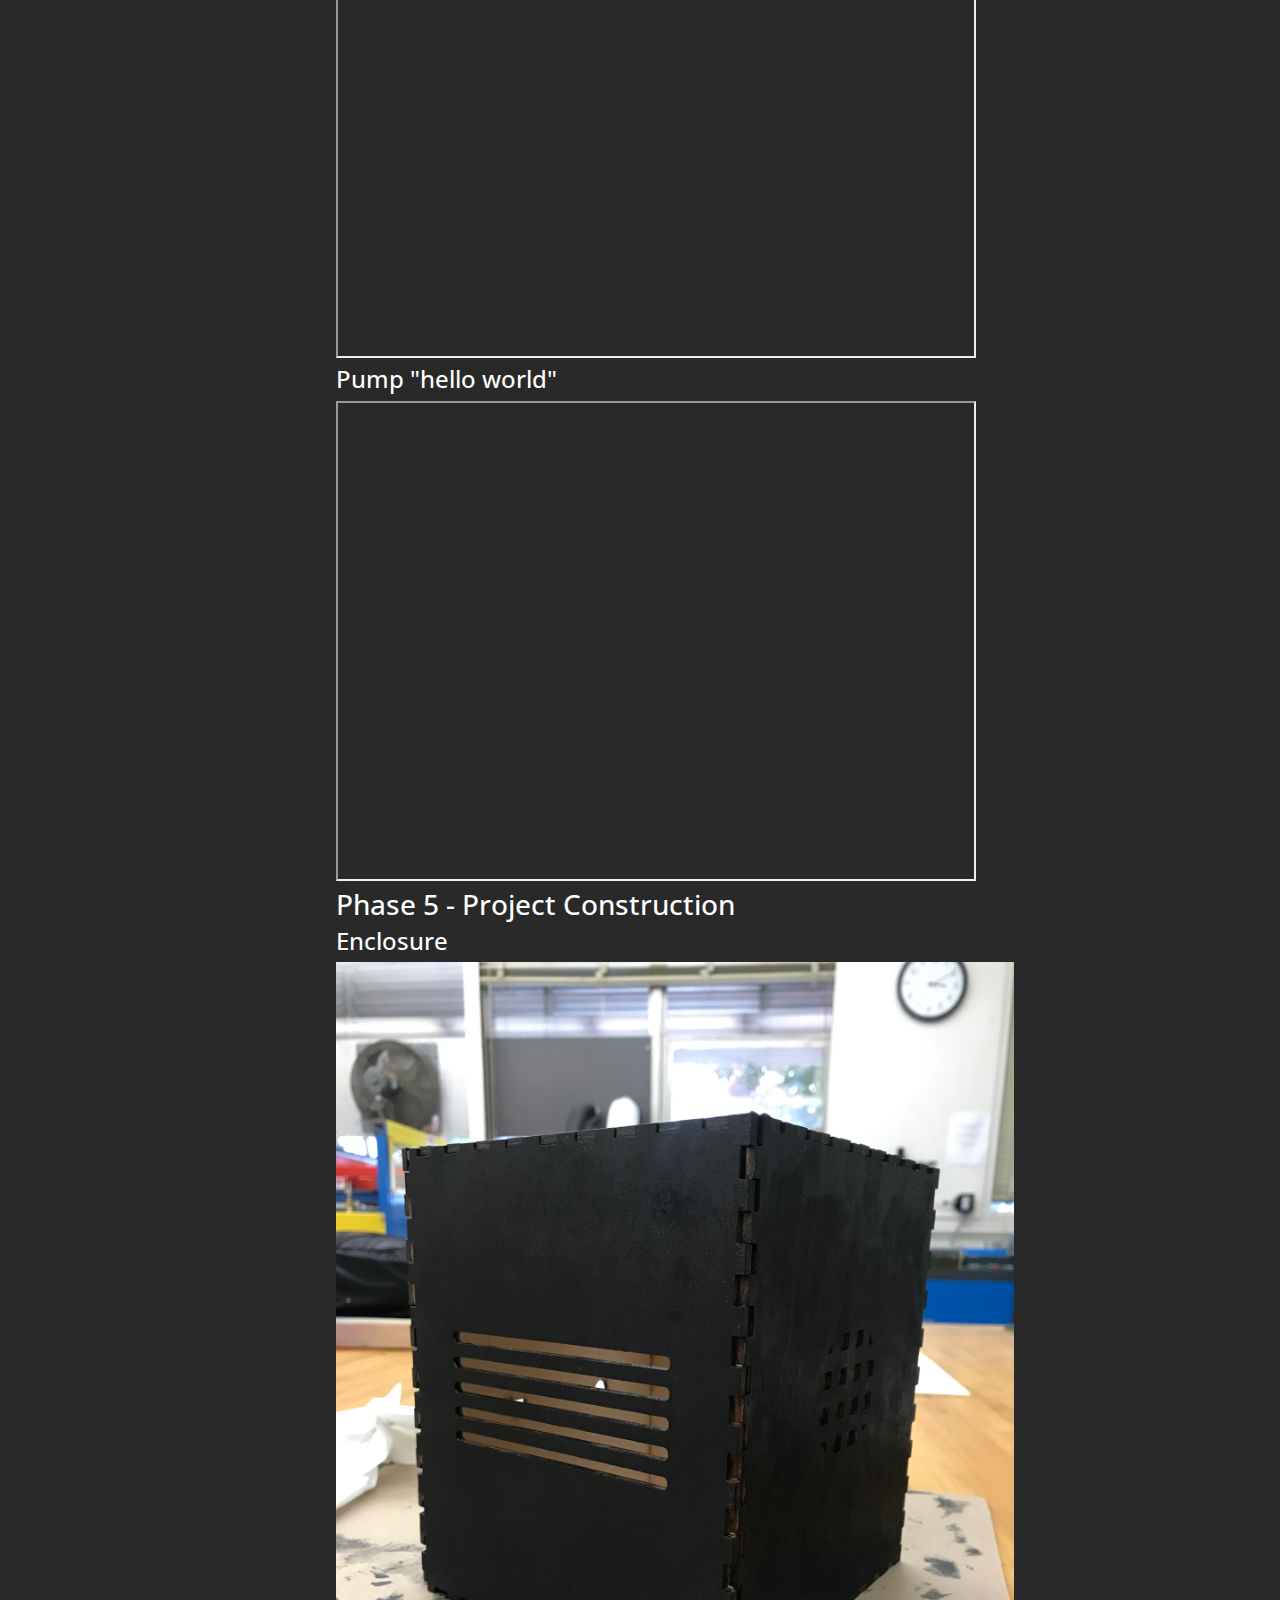
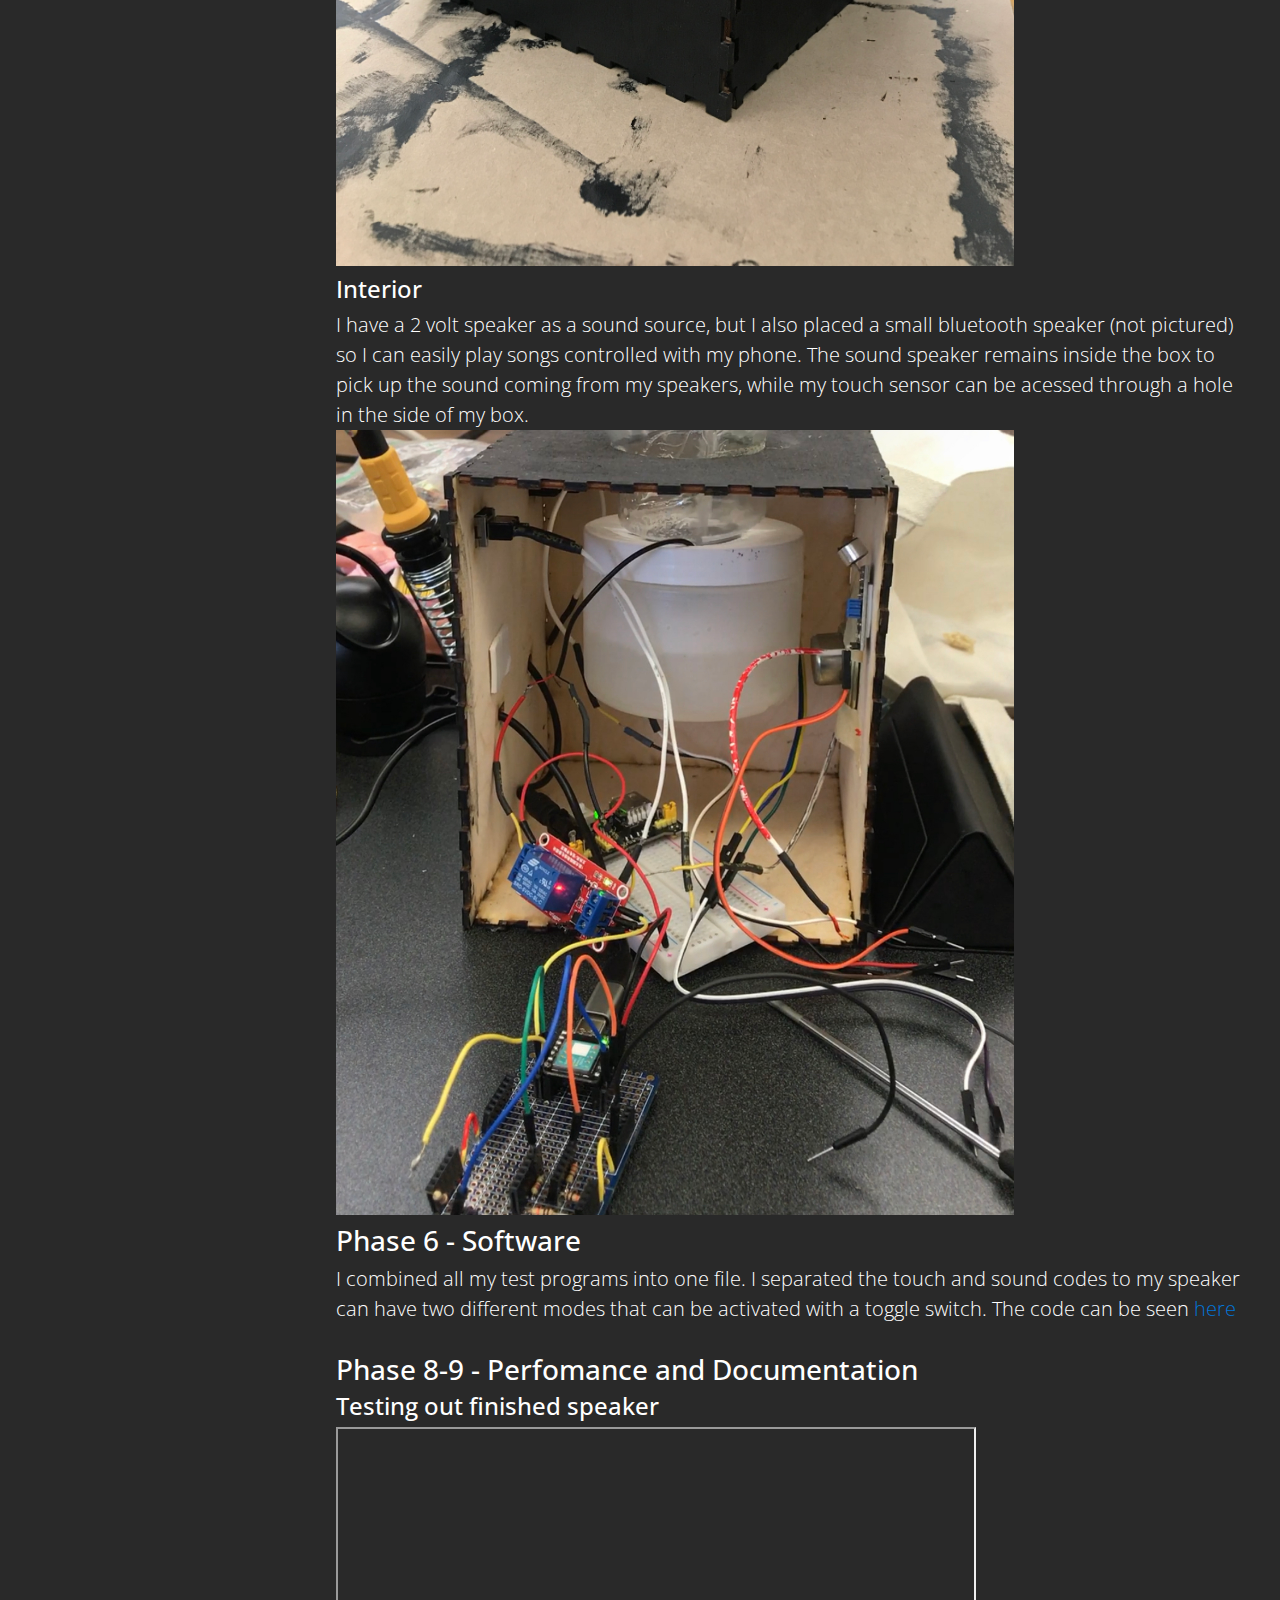
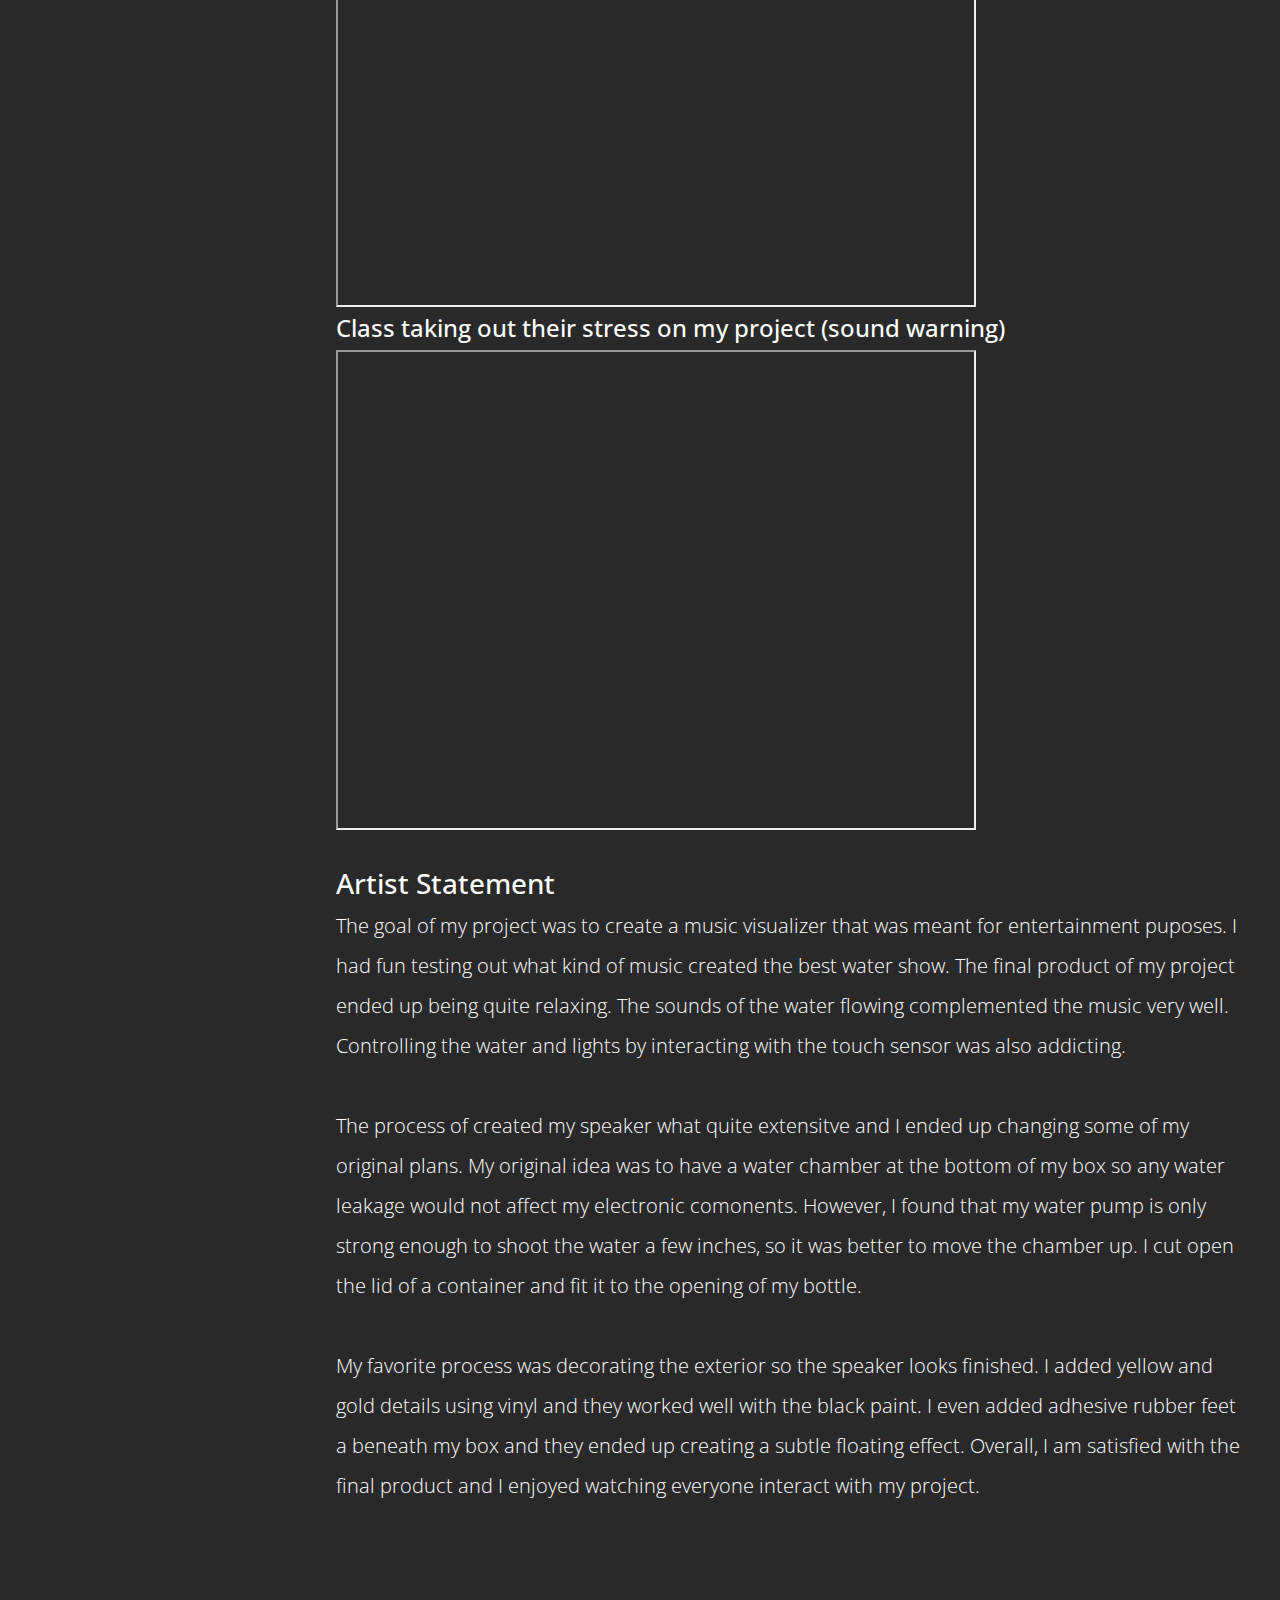
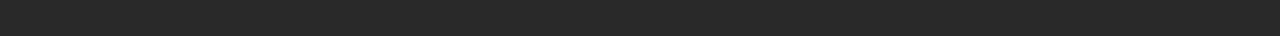
==== commit e725c1a1: "Update prototype.html" ====
--- a/prototype.html
+++ b/prototype.html
@@ -154,7 +154,7 @@
                                 <img src="img/enclosure.JPG" class="tm-img-container-2">
                                 <h4>Interior</h4>
                                 I have a 2 volt speaker as a sound source, but I also placed a small bluetooth speaker (not pictured) so I can easily play songs controlled with my phone. The sound speaker remains inside the box to pick up the sound coming from my speakers, while my touch sensor can be acessed through a hole in the side of my box.<br>
-                                <img src="img/interior.JPG" class="tm-img-container-2">
+                                <img src="img/interior.jpg" class="tm-img-container-2">
                                 <br>
 
                                 <h3>Phase 6 - Software</h3>
